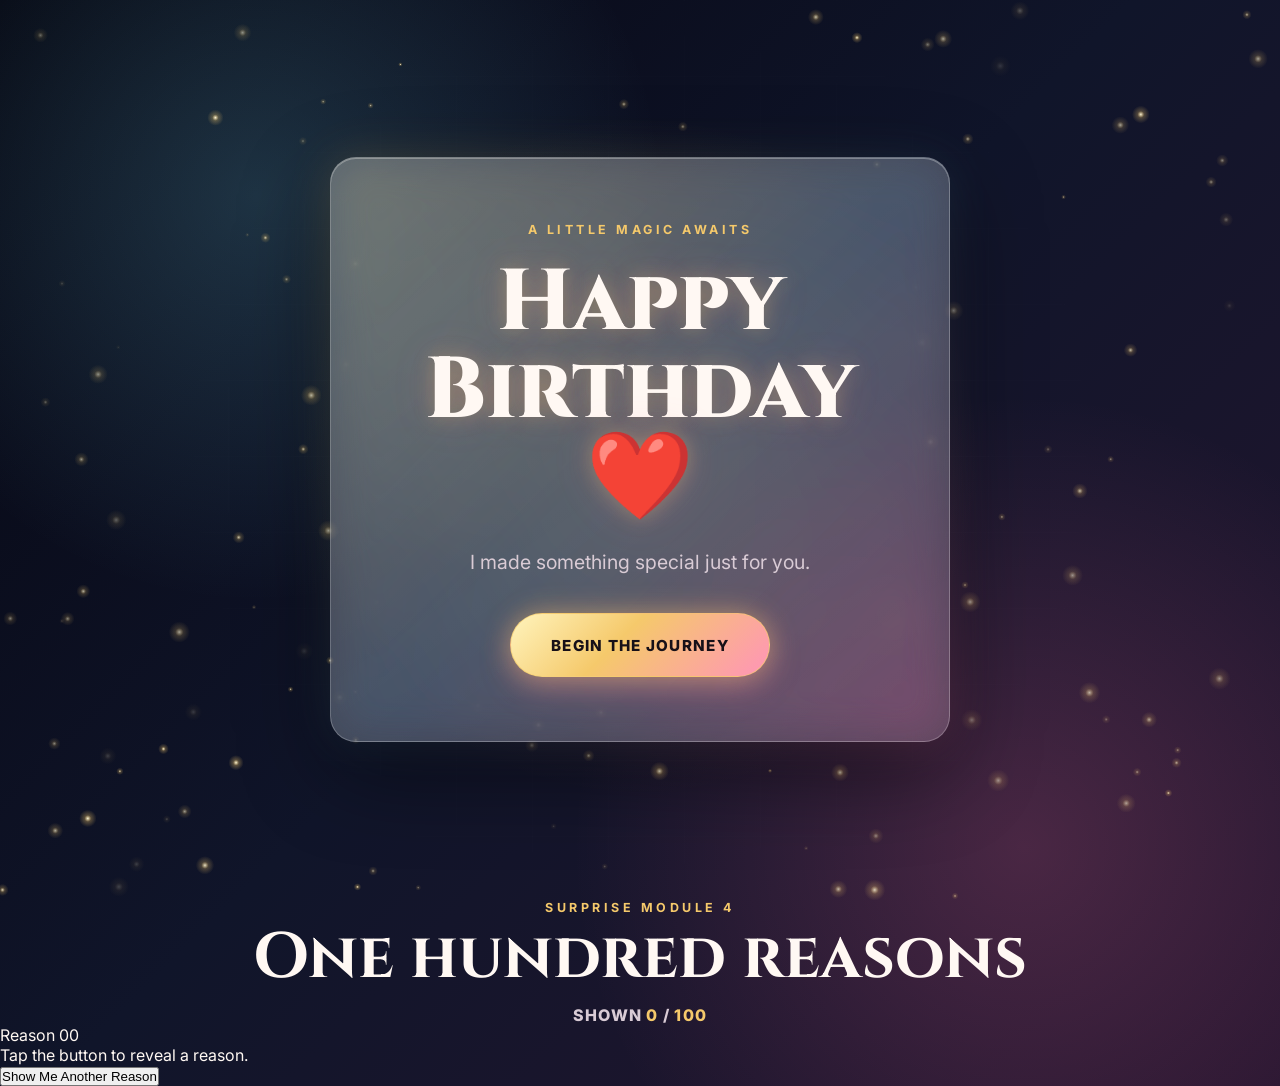
==== index.html @ 2b2345d5 "Initial commit" ====
<!DOCTYPE html>
<html lang="en">
<head>
    <meta charset="UTF-8">
    <meta name="viewport" content="width=device-width, initial-scale=1.0">
    <meta name="description" content="A premium birthday landing page.">
    <title>Happy Birthday</title>
    <link rel="preconnect" href="https://fonts.googleapis.com">
    <link rel="preconnect" href="https://fonts.gstatic.com" crossorigin>
    <link href="https://fonts.googleapis.com/css2?family=Cinzel:wght@600;700;800&family=Inter:wght@400;500;600;700&display=swap" rel="stylesheet">
    <link rel="stylesheet" href="css/style.css">
</head>
<body>
    <canvas id="stars-canvas" aria-hidden="true"></canvas>

    <main class="landing-page">
        <section class="welcome-card" aria-labelledby="birthday-title">
            <p class="eyebrow">A little magic awaits</p>
            <h1 id="birthday-title">Happy Birthday <span aria-hidden="true">&#10084;&#65039;</span></h1>
            <p class="subtitle">I made something special just for you.</p>
            <button class="journey-button" type="button">Begin the Journey</button>
        </section>
    </main>

    <section class="loading-screen" aria-live="polite" aria-hidden="true">
        <div class="loader-particles" aria-hidden="true"></div>
        <div class="heart-field" aria-hidden="true">
            <span class="heart heart-1">&#9825;</span>
            <span class="heart heart-2">&#9825;</span>
            <span class="heart heart-3">&#9825;</span>
            <span class="heart heart-4">&#9825;</span>
            <span class="heart heart-5">&#9825;</span>
            <span class="heart heart-6">&#9825;</span>
        </div>
        <div class="loading-card">
            <p class="loading-text">Preparing your surprises...</p>
            <div class="loading-bar" role="progressbar" aria-label="Preparing your surprises" aria-valuemin="0" aria-valuemax="100">
                <span class="loading-progress"></span>
            </div>
        </div>
    </section>

    <section id="next-section" class="next-section" aria-hidden="true">
        <div class="countdown-module" data-countdown-module>
            <div class="countdown-content">
                <p class="eyebrow">The journey begins</p>
                <h2>Counting down to your day</h2>
                <div class="countdown-grid" aria-label="Birthday countdown">
                    <article class="count-card">
                        <span class="count-value" data-count-value="days">00</span>
                        <span class="count-label">Days</span>
                    </article>
                    <article class="count-card">
                        <span class="count-value" data-count-value="hours">00</span>
                        <span class="count-label">Hours</span>
                    </article>
                    <article class="count-card">
                        <span class="count-value" data-count-value="minutes">00</span>
                        <span class="count-label">Minutes</span>
                    </article>
                    <article class="count-card">
                        <span class="count-value" data-count-value="seconds">00</span>
                        <span class="count-label">Seconds</span>
                    </article>
                </div>
            </div>

            <div class="celebration-content" aria-hidden="true">
                <canvas id="celebration-canvas" aria-hidden="true"></canvas>
                <div class="celebration-sparkles" aria-hidden="true"></div>
                <div class="balloon-field" aria-hidden="true">
                    <span class="balloon balloon-1"></span>
                    <span class="balloon balloon-2"></span>
                    <span class="balloon balloon-3"></span>
                    <span class="balloon balloon-4"></span>
                    <span class="balloon balloon-5"></span>
                </div>
                <p class="eyebrow">It is time</p>
                <h2>Happy Birthday <span aria-hidden="true">&#10084;&#65039;</span></h2>
                <p class="celebration-copy">The countdown is over. Let the celebration begin.</p>
                <button class="surprise-entry-button" type="button" data-open-surprise-one>Open Surprise 1</button>
            </div>
        </div>
    </section>

    <section id="surprise-one" class="surprise-one" aria-hidden="true">
        <div class="surprise-shell">
            <div class="surprise-header">
                <p class="eyebrow">Surprise Module 1</p>
                <h2>Open every little letter</h2>
                <p class="surprise-progress" aria-live="polite">Opened <span data-opened-count>0</span> / <span data-total-count>8</span></p>
            </div>

            <div class="envelope-stage" data-envelope-stage aria-label="Birthday message envelopes"></div>

            <button class="next-surprise-button" type="button" disabled data-next-surprise>
                Next Surprise
            </button>
        </div>
    </section>

    <section id="surprise-two" class="surprise-two" aria-hidden="true">
        <div class="gift-shell">
            <div class="surprise-header">
                <p class="eyebrow">Surprise Module 2</p>
                <h2>Unwrap the magic boxes</h2>
                <p class="surprise-progress" aria-live="polite">Opened <span data-gift-opened-count>0</span> / <span data-gift-total-count>6</span></p>
            </div>

            <div class="gift-grid" data-gift-stage aria-label="Premium birthday gift boxes"></div>

            <button class="next-module-button" type="button" disabled data-next-module>
                Next Module
            </button>
        </div>
    </section>

    <section id="surprise-three" class="surprise-three" aria-hidden="true">
        <div class="sky-shell">
            <div class="surprise-header">
                <p class="eyebrow">Surprise Module 3</p>
                <h2>Collect wishes from the night sky</h2>
                <p class="surprise-progress" aria-live="polite">Collected <span data-star-collected-count>0</span> / <span data-star-total-count>40</span></p>
            </div>

            <div class="interactive-sky" data-star-stage aria-label="Interactive night sky"></div>

            <button class="next-star-module-button" type="button" disabled data-next-star-module>
                Next Module
            </button>
        </div>

        <div class="star-popup" data-star-popup aria-hidden="true" role="dialog" aria-modal="false" aria-labelledby="star-popup-title">
            <div class="star-popup-card">
                <button class="star-popup-close" type="button" aria-label="Close star message" data-star-popup-close>&times;</button>
                <p class="eyebrow" id="star-popup-title">Collected star</p>
                <p class="star-popup-text" data-star-popup-text></p>
            </div>
        </div>
    </section>

    <section id="surprise-four" class="surprise-four" aria-hidden="true">
        <div class="reason-shell">
            <div class="surprise-header">
                <p class="eyebrow">Surprise Module 4</p>
                <h2>One hundred reasons</h2>
                <p class="surprise-progress" aria-live="polite">Shown <span data-reason-shown-count>0</span> / <span data-reason-total-count>100</span></p>
            </div>

            <article class="reason-card" data-reason-card aria-live="polite">
                <p class="reason-number" data-reason-number>Reason 00</p>
                <p class="reason-text" data-reason-text>Tap the button to reveal a reason.</p>
            </article>

            <button class="reason-button" type="button" data-show-reason>
                Show Me Another Reason
            </button>
        </div>
    </section>

    <script src="js/app.js" defer></script>
</body>
</html>
---- css/style.css ----
:root {
    --bg-deep: #050611;
    --bg-mid: #10152a;
    --bg-plum: #25152f;
    --text: #fff8f3;
    --muted: #d9cbd5;
    --gold: #f5c96b;
    --rose: #ff6f9f;
    --cyan: #7ee7ff;
    --glass: rgba(255, 255, 255, 0.11);
    --glass-border: rgba(255, 255, 255, 0.24);
    --shadow: rgba(0, 0, 0, 0.48);
    --font-heading: 'Cinzel', Georgia, serif;
    --font-body: 'Inter', system-ui, -apple-system, BlinkMacSystemFont, sans-serif;
}

*,
*::before,
*::after {
    box-sizing: border-box;
    margin: 0;
    padding: 0;
}

html,
body {
    width: 100%;
    min-height: 100%;
}

body {
    min-height: 100vh;
    overflow: hidden;
    color: var(--text);
    font-family: var(--font-body);
    background:
        radial-gradient(circle at 20% 18%, rgba(126, 231, 255, 0.18), transparent 30%),
        radial-gradient(circle at 80% 78%, rgba(255, 111, 159, 0.2), transparent 34%),
        radial-gradient(circle at 50% 42%, rgba(245, 201, 107, 0.12), transparent 38%),
        linear-gradient(135deg, var(--bg-deep) 0%, var(--bg-mid) 48%, var(--bg-plum) 100%);
}

body::before {
    content: '';
    position: fixed;
    inset: 0;
    pointer-events: none;
    background:
        linear-gradient(rgba(255, 255, 255, 0.025) 1px, transparent 1px),
        linear-gradient(90deg, rgba(255, 255, 255, 0.018) 1px, transparent 1px);
    background-size: 76px 76px;
    mask-image: radial-gradient(circle at center, black 0%, transparent 76%);
}

#stars-canvas {
    position: fixed;
    inset: 0;
    width: 100%;
    height: 100%;
    display: block;
}

.landing-page {
    position: relative;
    z-index: 1;
    width: 100%;
    min-height: 100vh;
    display: grid;
    place-items: center;
    padding: 1.5rem;
    opacity: 1;
    transform: scale(1);
    transition: opacity 650ms ease, transform 650ms ease, visibility 650ms ease;
}

.landing-page.is-hidden {
    opacity: 0;
    visibility: hidden;
    transform: scale(0.97);
    pointer-events: none;
}

.welcome-card {
    position: relative;
    width: min(92vw, 620px);
    min-height: 390px;
    display: flex;
    flex-direction: column;
    align-items: center;
    justify-content: center;
    gap: 1.35rem;
    padding: clamp(2rem, 6vw, 4rem);
    text-align: center;
    border: 1px solid var(--glass-border);
    border-radius: 26px;
    background:
        linear-gradient(145deg, rgba(255, 255, 255, 0.18), rgba(255, 255, 255, 0.07)),
        var(--glass);
    box-shadow:
        0 28px 90px var(--shadow),
        inset 0 1px 0 rgba(255, 255, 255, 0.3);
    backdrop-filter: blur(22px) saturate(130%);
    -webkit-backdrop-filter: blur(22px) saturate(130%);
    animation: fadeIn 1.1s ease-out both, floatCard 6s ease-in-out 1.1s infinite;
}

.welcome-card::before {
    content: '';
    position: absolute;
    inset: -1px;
    z-index: -1;
    border-radius: inherit;
    background: linear-gradient(135deg, rgba(245, 201, 107, 0.45), rgba(126, 231, 255, 0.2), rgba(255, 111, 159, 0.4));
    filter: blur(22px);
    opacity: 0.42;
    animation: glowPulse 3.6s ease-in-out infinite;
}

.eyebrow {
    color: var(--gold);
    font-size: 0.78rem;
    font-weight: 700;
    letter-spacing: 0.22rem;
    text-transform: uppercase;
    animation: fadeInUp 0.9s ease-out 0.18s both;
}

h1 {
    max-width: 12ch;
    font-family: var(--font-heading);
    font-size: clamp(2.55rem, 8vw, 5.4rem);
    font-weight: 800;
    line-height: 1.02;
    text-shadow:
        0 0 20px rgba(245, 201, 107, 0.3),
        0 0 42px rgba(255, 111, 159, 0.2);
    animation: fadeInUp 0.9s ease-out 0.34s both;
}

.subtitle {
    max-width: 30rem;
    color: var(--muted);
    font-size: clamp(1rem, 3vw, 1.22rem);
    line-height: 1.75;
    animation: fadeInUp 0.9s ease-out 0.5s both;
}

.journey-button {
    position: relative;
    min-width: min(100%, 260px);
    min-height: 64px;
    margin-top: 0.8rem;
    padding: 0 1.8rem;
    overflow: hidden;
    border: 1px solid rgba(245, 201, 107, 0.7);
    border-radius: 999px;
    color: #171018;
    cursor: pointer;
    font: 800 0.95rem var(--font-body);
    letter-spacing: 0.08rem;
    text-transform: uppercase;
    background: linear-gradient(135deg, #fff4bd, var(--gold) 42%, #ff94b8 100%);
    box-shadow:
        0 0 28px rgba(245, 201, 107, 0.48),
        0 12px 32px rgba(255, 111, 159, 0.28);
    transition: transform 220ms ease, box-shadow 220ms ease, filter 220ms ease;
    animation: fadeInUp 0.9s ease-out 0.68s both, buttonGlow 2.4s ease-in-out 1.1s infinite;
}

.journey-button::after {
    content: '';
    position: absolute;
    inset: 0;
    transform: translateX(-120%) skewX(-18deg);
    background: linear-gradient(90deg, transparent, rgba(255, 255, 255, 0.66), transparent);
    transition: transform 620ms ease;
}

.journey-button:hover {
    transform: translateY(-4px) scale(1.03);
    filter: saturate(116%);
    box-shadow:
        0 0 38px rgba(245, 201, 107, 0.72),
        0 18px 42px rgba(255, 111, 159, 0.38);
}

.journey-button:hover::after {
    transform: translateX(120%) skewX(-18deg);
}

.journey-button:active {
    transform: translateY(-1px) scale(0.99);
}

.journey-button.is-clicked {
    transform: translateY(-1px) scale(0.97);
}

.journey-button:focus-visible {
    outline: 3px solid rgba(126, 231, 255, 0.8);
    outline-offset: 5px;
}

.surprise-entry-button,
.next-surprise-button,
.next-module-button,
.next-star-module-button {
    position: relative;
    z-index: 3;
    min-width: 210px;
    min-height: 56px;
    margin-top: 1.4rem;
    padding: 0 1.5rem;
    border: 1px solid rgba(245, 201, 107, 0.7);
    border-radius: 999px;
    color: #171018;
    cursor: pointer;
    font: 800 0.86rem var(--font-body);
    letter-spacing: 0.08rem;
    text-transform: uppercase;
    background: linear-gradient(135deg, #fff4bd, var(--gold) 45%, #ff94b8 100%);
    box-shadow: 0 0 28px rgba(245, 201, 107, 0.42);
    transition: transform 220ms ease, box-shadow 220ms ease, opacity 220ms ease;
}

.surprise-entry-button:hover,
.next-surprise-button:not(:disabled):hover,
.next-module-button:not(:disabled):hover,
.next-star-module-button:not(:disabled):hover {
    transform: translateY(-3px) scale(1.03);
    box-shadow: 0 0 42px rgba(245, 201, 107, 0.68);
}

.next-surprise-button:disabled,
.next-module-button:disabled,
.next-star-module-button:disabled {
    cursor: not-allowed;
    opacity: 0.38;
    filter: grayscale(0.55);
    box-shadow: none;
}

.next-surprise-button.is-unlocked,
.next-module-button.is-unlocked,
.next-star-module-button.is-unlocked {
    opacity: 1;
    filter: none;
    animation: buttonGlow 2.4s ease-in-out infinite;
}

.loading-screen,
.next-section,
.surprise-one,
.surprise-two,
.surprise-three {
    position: fixed;
    inset: 0;
    display: grid;
    place-items: center;
    padding: 1.5rem;
    opacity: 0;
    visibility: hidden;
    pointer-events: none;
    transition: opacity 700ms ease, visibility 700ms ease, transform 700ms ease;
}

.loading-screen {
    z-index: 3;
    overflow: hidden;
    transform: scale(1.03);
    background:
        radial-gradient(circle at 30% 25%, rgba(255, 111, 159, 0.18), transparent 26%),
        radial-gradient(circle at 72% 72%, rgba(126, 231, 255, 0.16), transparent 32%),
        rgba(5, 6, 17, 0.78);
    backdrop-filter: blur(12px);
    -webkit-backdrop-filter: blur(12px);
}

.loading-screen.is-active {
    opacity: 1;
    visibility: visible;
    pointer-events: auto;
    transform: scale(1);
}

.loading-screen.is-leaving {
    opacity: 0;
    transform: scale(0.98);
}

.loading-card {
    position: relative;
    z-index: 2;
    width: min(88vw, 480px);
    padding: 2.25rem;
    border: 1px solid rgba(255, 255, 255, 0.2);
    border-radius: 24px;
    text-align: center;
    background: rgba(255, 255, 255, 0.1);
    box-shadow: 0 28px 90px rgba(0, 0, 0, 0.34);
    backdrop-filter: blur(20px) saturate(130%);
    -webkit-backdrop-filter: blur(20px) saturate(130%);
    animation: floatCard 5.5s ease-in-out infinite;
}

.loading-text {
    color: var(--text);
    font-size: clamp(1.08rem, 4vw, 1.45rem);
    font-weight: 700;
    letter-spacing: 0.03rem;
    margin-bottom: 1.35rem;
    text-shadow: 0 0 20px rgba(245, 201, 107, 0.24);
}

.loading-bar {
    width: 100%;
    height: 14px;
    overflow: hidden;
    border-radius: 999px;
    border: 1px solid rgba(255, 255, 255, 0.18);
    background: rgba(255, 255, 255, 0.1);
    box-shadow: inset 0 0 18px rgba(0, 0, 0, 0.28);
}

.loading-progress {
    display: block;
    width: 0%;
    height: 100%;
    border-radius: inherit;
    background: linear-gradient(90deg, var(--rose), var(--gold), var(--cyan));
    box-shadow: 0 0 26px rgba(245, 201, 107, 0.65);
}

.loading-screen.is-active .loading-progress {
    animation: fillLoading 4s linear forwards, loadingShimmer 1.2s linear infinite;
}

.heart-field,
.loader-particles {
    position: absolute;
    inset: 0;
    pointer-events: none;
}

.heart {
    position: absolute;
    color: rgba(255, 148, 184, 0.78);
    font-size: clamp(1.6rem, 4vw, 3.1rem);
    text-shadow: 0 0 24px rgba(255, 111, 159, 0.5);
    animation: floatHeart 4.8s ease-in-out infinite;
}

.heart-1 { left: 12%; top: 72%; animation-delay: 0s; }
.heart-2 { left: 22%; top: 18%; animation-delay: 0.7s; }
.heart-3 { left: 78%; top: 24%; animation-delay: 1.3s; }
.heart-4 { left: 86%; top: 70%; animation-delay: 0.35s; }
.heart-5 { left: 48%; top: 12%; animation-delay: 1.8s; }
.heart-6 { left: 38%; top: 82%; animation-delay: 1.05s; }

.loader-particles::before,
.loader-particles::after {
    content: '';
    position: absolute;
    inset: -12%;
    background-image:
        radial-gradient(circle, rgba(255, 255, 255, 0.56) 0 1px, transparent 2px),
        radial-gradient(circle, rgba(245, 201, 107, 0.38) 0 1px, transparent 2px),
        radial-gradient(circle, rgba(126, 231, 255, 0.34) 0 1px, transparent 2px);
    background-size: 82px 82px, 118px 118px, 156px 156px;
    animation: particleDrift 9s linear infinite;
}

.loader-particles::after {
    filter: blur(2px);
    opacity: 0.58;
    animation-duration: 13s;
    animation-direction: reverse;
}

.next-section {
    z-index: 2;
    transform: translateY(24px);
}

.next-section.is-active {
    opacity: 1;
    visibility: visible;
    pointer-events: auto;
    transform: translateY(0);
}

.surprise-one {
    z-index: 4;
    overflow: hidden;
    transform: translateY(28px) scale(1.02);
    background:
        radial-gradient(circle at 22% 20%, rgba(255, 111, 159, 0.24), transparent 30%),
        radial-gradient(circle at 80% 78%, rgba(126, 231, 255, 0.18), transparent 34%),
        linear-gradient(135deg, rgba(5, 6, 17, 0.96), rgba(28, 16, 42, 0.94));
}

.surprise-two {
    z-index: 5;
    overflow: hidden;
    transform: translateY(28px) scale(1.02);
    background:
        radial-gradient(circle at 20% 20%, rgba(245, 201, 107, 0.2), transparent 30%),
        radial-gradient(circle at 84% 72%, rgba(255, 111, 159, 0.2), transparent 36%),
        linear-gradient(135deg, rgba(5, 6, 17, 0.97), rgba(16, 28, 47, 0.94));
}

.surprise-three {
    z-index: 6;
    overflow: hidden;
    transform: translateY(28px) scale(1.02);
    background:
        radial-gradient(circle at 18% 22%, rgba(126, 231, 255, 0.16), transparent 32%),
        radial-gradient(circle at 82% 18%, rgba(245, 201, 107, 0.12), transparent 26%),
        linear-gradient(145deg, #02030d 0%, #090f24 52%, #17102a 100%);
}

.surprise-one.is-active,
.surprise-two.is-active,
.surprise-three.is-active {
    opacity: 1;
    visibility: visible;
    pointer-events: auto;
    transform: translateY(0) scale(1);
}

.surprise-shell,
.gift-shell,
.sky-shell {
    width: min(96vw, 1120px);
    min-height: min(88vh, 760px);
    display: grid;
    grid-template-rows: auto 1fr auto;
    gap: clamp(1rem, 2.6vw, 1.8rem);
    padding: clamp(1.2rem, 3vw, 2rem);
    border: 1px solid var(--glass-border);
    border-radius: 28px;
    background: rgba(255, 255, 255, 0.09);
    box-shadow: 0 28px 90px rgba(0, 0, 0, 0.4);
    backdrop-filter: blur(20px) saturate(130%);
    -webkit-backdrop-filter: blur(20px) saturate(130%);
}

.sky-shell {
    position: relative;
    overflow: hidden;
}

.surprise-header {
    text-align: center;
}

.surprise-header h2 {
    margin-top: 0.65rem;
    font-family: var(--font-heading);
    font-size: clamp(2rem, 5vw, 4.1rem);
    line-height: 1.05;
}

.surprise-progress {
    margin-top: 0.8rem;
    color: var(--muted);
    font-weight: 800;
    letter-spacing: 0.08rem;
    text-transform: uppercase;
}

.surprise-progress span {
    color: var(--gold);
}

.envelope-stage {
    position: relative;
    min-height: 430px;
    overflow: hidden;
}

.envelope-card {
    position: absolute;
    width: clamp(140px, 17vw, 190px);
    height: clamp(104px, 12vw, 138px);
    border: 0;
    background: transparent;
    cursor: pointer;
    perspective: 900px;
    transform: translate(-50%, -50%);
    animation: envelopeFloat 5.6s ease-in-out infinite;
}

.envelope-card:nth-child(1) { left: 13%; top: 25%; animation-delay: 0s; }
.envelope-card:nth-child(2) { left: 36%; top: 22%; animation-delay: 0.45s; }
.envelope-card:nth-child(3) { left: 62%; top: 24%; animation-delay: 0.9s; }
.envelope-card:nth-child(4) { left: 86%; top: 28%; animation-delay: 1.35s; }
.envelope-card:nth-child(5) { left: 19%; top: 70%; animation-delay: 1.8s; }
.envelope-card:nth-child(6) { left: 43%; top: 72%; animation-delay: 2.25s; }
.envelope-card:nth-child(7) { left: 67%; top: 70%; animation-delay: 2.7s; }
.envelope-card:nth-child(8) { left: 88%; top: 73%; animation-delay: 3.15s; }

.envelope {
    position: absolute;
    inset: 0;
    filter: drop-shadow(0 18px 30px rgba(0, 0, 0, 0.28));
    transition: transform 320ms ease;
}

.envelope-body {
    position: absolute;
    inset: 24% 0 0;
    border-radius: 0 0 14px 14px;
    background: linear-gradient(145deg, #fff5da, #f3c979 58%, #bd7e34 100%);
    overflow: hidden;
}

.envelope-body::before,
.envelope-body::after {
    content: '';
    position: absolute;
    bottom: 0;
    width: 54%;
    height: 100%;
    background: linear-gradient(145deg, rgba(255, 255, 255, 0.45), rgba(245, 201, 107, 0.24));
}

.envelope-body::before {
    left: 0;
    clip-path: polygon(0 0, 100% 52%, 0 100%);
}

.envelope-body::after {
    right: 0;
    clip-path: polygon(100% 0, 0 52%, 100% 100%);
}

.envelope-flap {
    position: absolute;
    inset: 0;
    height: 58%;
    transform-origin: top center;
    clip-path: polygon(0 0, 100% 0, 50% 100%);
    border-radius: 12px 12px 0 0;
    background: linear-gradient(160deg, #ffe9a8, #f1b957 64%, #b8742f 100%);
    z-index: 3;
    transition: transform 780ms cubic-bezier(0.2, 0.82, 0.2, 1), filter 780ms ease;
}

.envelope-letter {
    position: absolute;
    left: 8%;
    right: 8%;
    bottom: 12%;
    min-height: 82%;
    display: grid;
    place-items: center;
    padding: 1rem;
    border-radius: 12px;
    color: #3a2430;
    font: 700 clamp(0.78rem, 1.6vw, 0.95rem) / 1.45 var(--font-body);
    background: linear-gradient(180deg, #fffaf0, #ffe8f0);
    box-shadow: 0 12px 24px rgba(0, 0, 0, 0.18);
    transform: translateY(42%);
    opacity: 0;
    z-index: 2;
    transition: transform 760ms cubic-bezier(0.2, 0.82, 0.2, 1) 220ms, opacity 460ms ease 260ms;
}

.envelope-seal {
    position: absolute;
    left: 50%;
    top: 52%;
    z-index: 4;
    width: 28px;
    height: 28px;
    border-radius: 50%;
    background: radial-gradient(circle at 30% 30%, #ffc4d4, var(--rose));
    box-shadow: 0 0 18px rgba(255, 111, 159, 0.45);
    transform: translate(-50%, -50%);
    transition: opacity 260ms ease, transform 420ms ease;
}

.envelope-card:hover:not(.is-opened) .envelope {
    transform: translateY(-4px) rotate(1deg);
}

.envelope-card.is-opened {
    cursor: default;
    animation-play-state: paused;
}

.envelope-card.is-opened .envelope-flap {
    transform: rotateX(178deg);
    filter: brightness(1.08);
}

.envelope-card.is-opened .envelope-letter {
    opacity: 1;
    transform: translateY(-58%);
}

.envelope-card.is-opened .envelope-seal {
    opacity: 0;
    transform: translate(-50%, -50%) scale(0.4);
}

.envelope-card:disabled {
    pointer-events: none;
}

.gift-grid {
    display: grid;
    grid-template-columns: repeat(3, minmax(0, 1fr));
    gap: clamp(1rem, 2vw, 1.35rem);
    align-content: center;
}

.gift-card {
    position: relative;
    min-height: 280px;
    overflow: hidden;
    border-radius: 24px;
    border: 1px solid rgba(255, 255, 255, 0.18);
    background:
        linear-gradient(145deg, rgba(255, 255, 255, 0.16), rgba(255, 255, 255, 0.06)),
        rgba(255, 255, 255, 0.08);
    box-shadow: 0 22px 54px rgba(0, 0, 0, 0.28);
}

.gift-box-button {
    position: absolute;
    inset: 0;
    z-index: 2;
    display: grid;
    place-items: center;
    width: 100%;
    border: 0;
    background: transparent;
    cursor: pointer;
    transition: opacity 520ms ease, transform 720ms ease, visibility 520ms ease;
}

.gift-box {
    position: relative;
    width: min(48%, 138px);
    aspect-ratio: 1;
    filter: drop-shadow(0 24px 30px rgba(0, 0, 0, 0.28));
    animation: giftBounce 3.2s ease-in-out infinite;
}

.gift-body {
    position: absolute;
    inset: 32% 8% 8%;
    border-radius: 14px;
    background: linear-gradient(145deg, #ff8ab0, #d53672 62%, #8f1947);
    box-shadow: inset -14px -18px 24px rgba(0, 0, 0, 0.16);
}

.gift-lid {
    position: absolute;
    left: 2%;
    right: 2%;
    top: 22%;
    height: 24%;
    border-radius: 12px;
    background: linear-gradient(145deg, #ffc4d8, #ff6f9f 58%, #a91f55);
    transform-origin: 15% 100%;
    transition: transform 760ms cubic-bezier(0.19, 1, 0.22, 1);
}

.gift-ribbon {
    position: absolute;
    z-index: 2;
    background: linear-gradient(180deg, #fff7c9, var(--gold));
}

.gift-ribbon-vertical {
    top: 22%;
    bottom: 8%;
    left: 45%;
    width: 12%;
}

.gift-ribbon-horizontal {
    left: 8%;
    right: 8%;
    top: 52%;
    height: 11%;
}

.gift-bow {
    position: absolute;
    left: 50%;
    top: 12%;
    z-index: 3;
    width: 46%;
    height: 26%;
    transform: translateX(-50%);
}

.gift-bow::before,
.gift-bow::after {
    content: '';
    position: absolute;
    top: 8%;
    width: 46%;
    height: 78%;
    border-radius: 50% 50% 45% 45%;
    background: linear-gradient(145deg, #fff7c9, var(--gold));
}

.gift-bow::before {
    left: 0;
    transform: rotate(-28deg);
}

.gift-bow::after {
    right: 0;
    transform: rotate(28deg);
}

.gift-reveal {
    position: absolute;
    inset: 0;
    display: grid;
    grid-template-rows: auto auto 1fr auto auto;
    gap: 0.65rem;
    padding: 1rem;
    opacity: 0;
    transform: translateY(18px) scale(0.96);
    transition: opacity 620ms ease 320ms, transform 620ms ease 320ms;
}

.gift-reveal h3 {
    color: var(--gold);
    font-family: var(--font-heading);
    font-size: clamp(1.15rem, 2.2vw, 1.55rem);
    line-height: 1.1;
    text-align: center;
}

.gift-media-grid {
    display: grid;
    grid-template-columns: repeat(3, minmax(0, 1fr));
    gap: 0.45rem;
}

.gift-placeholder {
    min-height: 58px;
    display: grid;
    place-items: center;
    gap: 0.15rem;
    padding: 0.45rem;
    border-radius: 14px;
    border: 1px solid rgba(255, 255, 255, 0.16);
    color: var(--muted);
    font-size: 0.65rem;
    font-weight: 800;
    line-height: 1.15;
    text-align: center;
    background: rgba(255, 255, 255, 0.08);
}

.gift-placeholder-icon {
    width: 22px;
    height: 22px;
    border-radius: 7px;
    background: linear-gradient(145deg, var(--cyan), var(--rose));
    box-shadow: 0 0 16px rgba(126, 231, 255, 0.25);
}

.video-placeholder .gift-placeholder-icon {
    border-radius: 50%;
}

.voice-placeholder .gift-placeholder-icon {
    width: 12px;
    border-radius: 999px;
    background: linear-gradient(180deg, var(--gold), var(--rose));
}

.flower-animation {
    position: relative;
    width: 54px;
    height: 54px;
    margin: 0.15rem auto;
    animation: flowerSpin 6s linear infinite;
}

.flower-petal {
    position: absolute;
    left: 50%;
    top: 50%;
    width: 14px;
    height: 25px;
    border-radius: 999px 999px 12px 12px;
    background: linear-gradient(180deg, #ffd1df, var(--rose));
    transform-origin: 50% 100%;
}

.flower-petal:nth-child(1) { transform: translate(-50%, -100%) rotate(0deg); }
.flower-petal:nth-child(2) { transform: translate(-50%, -100%) rotate(45deg); }
.flower-petal:nth-child(3) { transform: translate(-50%, -100%) rotate(90deg); }
.flower-petal:nth-child(4) { transform: translate(-50%, -100%) rotate(135deg); }
.flower-petal:nth-child(5) { transform: translate(-50%, -100%) rotate(180deg); }
.flower-petal:nth-child(6) { transform: translate(-50%, -100%) rotate(225deg); }
.flower-petal:nth-child(7) { transform: translate(-50%, -100%) rotate(270deg); }
.flower-petal:nth-child(8) { transform: translate(-50%, -100%) rotate(315deg); }

.flower-center {
    position: absolute;
    left: 50%;
    top: 50%;
    width: 18px;
    height: 18px;
    border-radius: 50%;
    background: var(--gold);
    transform: translate(-50%, -50%);
    box-shadow: 0 0 18px rgba(245, 201, 107, 0.58);
}

.gift-wish {
    color: var(--text);
    font-size: clamp(0.78rem, 1.4vw, 0.92rem);
    font-weight: 700;
    line-height: 1.45;
    text-align: center;
}

.cute-animation {
    color: var(--rose);
    font-size: 1.8rem;
    line-height: 1;
    text-align: center;
    text-shadow: 0 0 18px rgba(255, 111, 159, 0.55);
    animation: cutePulse 1.7s ease-in-out infinite;
}

.gift-card.is-opened .gift-box-button {
    opacity: 0;
    visibility: hidden;
    transform: translateY(-44px) scale(0.84);
    pointer-events: none;
}

.gift-card.is-opened .gift-lid {
    transform: translate(-28px, -58px) rotate(-22deg);
}

.gift-card.is-opened .gift-reveal {
    opacity: 1;
    transform: translateY(0) scale(1);
}

.interactive-sky {
    position: relative;
    min-height: min(58vh, 520px);
    overflow: hidden;
    border-radius: 26px;
    border: 1px solid rgba(255, 255, 255, 0.16);
    background:
        radial-gradient(circle at 24% 28%, rgba(126, 231, 255, 0.12), transparent 24%),
        radial-gradient(circle at 78% 70%, rgba(255, 111, 159, 0.1), transparent 28%),
        linear-gradient(180deg, rgba(4, 8, 22, 0.92), rgba(13, 10, 34, 0.86));
    box-shadow: inset 0 0 80px rgba(126, 231, 255, 0.08);
}

.interactive-sky::before,
.interactive-sky::after {
    content: '';
    position: absolute;
    inset: -20%;
    pointer-events: none;
    background-image:
        radial-gradient(circle, rgba(255, 255, 255, 0.45) 0 1px, transparent 2px),
        radial-gradient(circle, rgba(245, 201, 107, 0.28) 0 1px, transparent 2px);
    background-size: 94px 94px, 148px 148px;
    animation: skyDrift 16s linear infinite;
}

.interactive-sky::after {
    opacity: 0.55;
    filter: blur(2px);
    animation-duration: 24s;
    animation-direction: reverse;
}

.sky-star {
    position: absolute;
    left: var(--star-left);
    top: var(--star-top);
    z-index: 2;
    width: calc(var(--star-size) * 2.4);
    height: calc(var(--star-size) * 2.4);
    border: 0;
    border-radius: 50%;
    background: transparent;
    cursor: pointer;
    transform: translate(-50%, -50%);
}

.sky-star-core {
    position: absolute;
    left: 50%;
    top: 50%;
    width: var(--star-size);
    height: var(--star-size);
    transform: translate(-50%, -50%) rotate(45deg);
    background: #fff9dc;
    box-shadow:
        0 0 14px rgba(255, 249, 220, 0.9),
        0 0 30px rgba(245, 201, 107, 0.6),
        0 0 52px rgba(126, 231, 255, 0.28);
    clip-path: polygon(50% 0, 62% 36%, 100% 50%, 62% 64%, 50% 100%, 38% 64%, 0 50%, 38% 36%);
    animation: starTwinkle var(--star-duration) ease-in-out var(--star-delay) infinite;
}

.sky-star:hover .sky-star-core {
    filter: brightness(1.35);
    transform: translate(-50%, -50%) rotate(45deg) scale(1.25);
}

.sky-star.is-collected {
    cursor: default;
    pointer-events: none;
}

.sky-star.is-collected .sky-star-core {
    animation: starCollected 560ms ease forwards;
}

.star-popup {
    position: fixed;
    inset: 0;
    z-index: 8;
    display: grid;
    place-items: center;
    padding: 1.25rem;
    opacity: 0;
    visibility: hidden;
    pointer-events: none;
    background: rgba(2, 3, 13, 0.38);
    transition: opacity 260ms ease, visibility 260ms ease;
}

.star-popup.is-active {
    opacity: 1;
    visibility: visible;
    pointer-events: auto;
}

.star-popup-card {
    position: relative;
    width: min(90vw, 460px);
    padding: 2rem;
    border-radius: 24px;
    border: 1px solid var(--glass-border);
    text-align: center;
    background: rgba(255, 255, 255, 0.12);
    box-shadow: 0 28px 90px rgba(0, 0, 0, 0.42);
    backdrop-filter: blur(20px) saturate(130%);
    -webkit-backdrop-filter: blur(20px) saturate(130%);
    transform: translateY(14px) scale(0.96);
    transition: transform 300ms ease;
}

.star-popup.is-active .star-popup-card {
    transform: translateY(0) scale(1);
}

.star-popup-close {
    position: absolute;
    top: 0.8rem;
    right: 0.8rem;
    width: 36px;
    height: 36px;
    border: 1px solid rgba(255, 255, 255, 0.16);
    border-radius: 50%;
    color: var(--text);
    cursor: pointer;
    font-size: 1.35rem;
    line-height: 1;
    background: rgba(255, 255, 255, 0.1);
}

.star-popup-text {
    color: var(--text);
    font-size: clamp(1rem, 3vw, 1.22rem);
    font-weight: 700;
    line-height: 1.7;
}

.countdown-module {
    position: relative;
    width: min(94vw, 920px);
    min-height: min(78vh, 620px);
    display: grid;
    place-items: center;
    overflow: hidden;
}

.countdown-content,
.celebration-content {
    position: absolute;
    inset: 0;
    display: flex;
    flex-direction: column;
    align-items: center;
    justify-content: center;
    padding: clamp(1.5rem, 5vw, 3.5rem);
    border-radius: 24px;
    border: 1px solid var(--glass-border);
    text-align: center;
    background: rgba(255, 255, 255, 0.1);
    box-shadow: 0 28px 90px var(--shadow);
    backdrop-filter: blur(20px);
    -webkit-backdrop-filter: blur(20px);
    transition: opacity 700ms ease, transform 700ms ease, visibility 700ms ease;
    animation: fadeInUp 800ms ease both;
}

.countdown-content h2,
.celebration-content h2 {
    margin-top: 0.8rem;
    font-family: var(--font-heading);
    font-size: clamp(2rem, 6vw, 4.4rem);
    line-height: 1.05;
}

.countdown-grid {
    width: 100%;
    display: grid;
    grid-template-columns: repeat(4, minmax(0, 1fr));
    gap: clamp(0.8rem, 2vw, 1.25rem);
    margin-top: clamp(1.5rem, 4vw, 2.5rem);
}

.count-card {
    position: relative;
    min-height: 150px;
    display: flex;
    flex-direction: column;
    align-items: center;
    justify-content: center;
    gap: 0.45rem;
    overflow: hidden;
    border-radius: 22px;
    border: 1px solid rgba(255, 255, 255, 0.18);
    background:
        linear-gradient(145deg, rgba(255, 255, 255, 0.18), rgba(255, 255, 255, 0.07)),
        rgba(255, 255, 255, 0.08);
    box-shadow:
        0 18px 48px rgba(0, 0, 0, 0.24),
        inset 0 1px 0 rgba(255, 255, 255, 0.22);
    transform: translateY(0);
    animation: floatCard 5.8s ease-in-out infinite;
}

.count-card:nth-child(2) { animation-delay: 0.25s; }
.count-card:nth-child(3) { animation-delay: 0.5s; }
.count-card:nth-child(4) { animation-delay: 0.75s; }

.count-card::before {
    content: '';
    position: absolute;
    inset: -40%;
    background: radial-gradient(circle, rgba(245, 201, 107, 0.26), transparent 42%);
    opacity: 0.7;
    animation: glowPulse 3.4s ease-in-out infinite;
}

.count-value,
.count-label {
    position: relative;
    z-index: 1;
}

.count-value {
    font-family: var(--font-heading);
    font-size: clamp(2.2rem, 7vw, 4.4rem);
    font-weight: 800;
    line-height: 1;
    color: var(--text);
    text-shadow:
        0 0 22px rgba(245, 201, 107, 0.4),
        0 0 42px rgba(255, 111, 159, 0.22);
}

.count-value.is-changing {
    animation: countPop 360ms ease;
}

.count-label {
    color: var(--muted);
    font-size: 0.78rem;
    font-weight: 800;
    letter-spacing: 0.14rem;
    text-transform: uppercase;
}

.celebration-content {
    opacity: 0;
    visibility: hidden;
    transform: scale(0.96) translateY(18px);
}

.countdown-module.is-celebrating .countdown-content {
    opacity: 0;
    visibility: hidden;
    transform: scale(0.96) translateY(-18px);
}

.countdown-module.is-celebrating .celebration-content {
    opacity: 1;
    visibility: visible;
    transform: scale(1) translateY(0);
}

.countdown-module.is-celebrating {
    width: 100vw;
    min-height: 100vh;
}

.countdown-module.is-celebrating .celebration-content {
    border-radius: 0;
    border: 0;
    background:
        radial-gradient(circle at 20% 18%, rgba(255, 111, 159, 0.28), transparent 26%),
        radial-gradient(circle at 82% 24%, rgba(126, 231, 255, 0.22), transparent 30%),
        radial-gradient(circle at 50% 74%, rgba(245, 201, 107, 0.22), transparent 36%),
        rgba(5, 6, 17, 0.72);
    animation: celebrationBg 7s ease-in-out infinite alternate;
}

.celebration-content > .eyebrow,
.celebration-content h2,
.celebration-copy {
    position: relative;
    z-index: 3;
}

.celebration-content h2 {
    max-width: 12ch;
    color: var(--text);
    font-size: clamp(3rem, 10vw, 8rem);
    text-shadow:
        0 0 18px rgba(245, 201, 107, 0.55),
        0 0 52px rgba(255, 111, 159, 0.38),
        0 0 90px rgba(126, 231, 255, 0.18);
    animation: birthdayGlow 2.8s ease-in-out infinite;
}

.celebration-copy {
    max-width: 34rem;
    margin-top: 1rem;
    color: var(--muted);
    font-size: clamp(1rem, 3vw, 1.2rem);
    line-height: 1.7;
}

#celebration-canvas {
    position: absolute;
    inset: 0;
    z-index: 1;
    width: 100%;
    height: 100%;
    pointer-events: none;
}

.celebration-sparkles {
    position: absolute;
    inset: 0;
    z-index: 2;
    pointer-events: none;
    background-image:
        radial-gradient(circle, rgba(245, 201, 107, 0.85) 0 2px, transparent 3px),
        radial-gradient(circle, rgba(255, 111, 159, 0.72) 0 2px, transparent 3px),
        radial-gradient(circle, rgba(126, 231, 255, 0.72) 0 2px, transparent 3px);
    background-size: 86px 86px, 124px 124px, 168px 168px;
    animation: celebrationDrift 5s linear infinite;
}

.balloon-field {
    position: absolute;
    inset: 0;
    z-index: 2;
    overflow: hidden;
    pointer-events: none;
}

.balloon {
    position: absolute;
    bottom: -18vh;
    width: clamp(44px, 7vw, 82px);
    aspect-ratio: 0.78;
    border-radius: 50% 50% 46% 46%;
    background: linear-gradient(145deg, rgba(255, 255, 255, 0.72), var(--rose) 34%, #b93066 100%);
    box-shadow:
        inset -12px -18px 28px rgba(0, 0, 0, 0.18),
        inset 10px 12px 18px rgba(255, 255, 255, 0.32),
        0 18px 46px rgba(0, 0, 0, 0.22);
    animation: balloonFloat 9s ease-in-out infinite;
}

.balloon::before {
    content: '';
    position: absolute;
    top: 15%;
    left: 24%;
    width: 24%;
    height: 18%;
    border-radius: 50%;
    background: rgba(255, 255, 255, 0.5);
    filter: blur(1px);
}

.balloon::after {
    content: '';
    position: absolute;
    left: 50%;
    top: 98%;
    width: 1px;
    height: clamp(70px, 13vh, 140px);
    background: linear-gradient(rgba(255, 255, 255, 0.7), transparent);
    transform: translateX(-50%);
}

.balloon-1 { left: 7%; animation-delay: 0s; }
.balloon-2 { left: 24%; width: clamp(36px, 6vw, 70px); background: linear-gradient(145deg, rgba(255, 255, 255, 0.74), var(--cyan) 34%, #248aa0 100%); animation-delay: 1.4s; }
.balloon-3 { left: 72%; background: linear-gradient(145deg, rgba(255, 255, 255, 0.72), var(--gold) 35%, #b77725 100%); animation-delay: 0.7s; }
.balloon-4 { left: 88%; width: clamp(38px, 6vw, 72px); animation-delay: 2.3s; }
.balloon-5 { left: 52%; background: linear-gradient(145deg, rgba(255, 255, 255, 0.72), #b69cff 34%, #654db3 100%); animation-delay: 3s; }

@keyframes fadeIn {
    from {
        opacity: 0;
        transform: translateY(20px) scale(0.96);
    }
    to {
        opacity: 1;
        transform: translateY(0) scale(1);
    }
}

@keyframes fadeInUp {
    from {
        opacity: 0;
        transform: translateY(18px);
    }
    to {
        opacity: 1;
        transform: translateY(0);
    }
}

@keyframes floatCard {
    0%,
    100% {
        transform: translateY(0);
    }
    50% {
        transform: translateY(-12px);
    }
}

@keyframes glowPulse {
    0%,
    100% {
        opacity: 0.34;
    }
    50% {
        opacity: 0.72;
    }
}

@keyframes buttonGlow {
    0%,
    100% {
        box-shadow:
            0 0 28px rgba(245, 201, 107, 0.48),
            0 12px 32px rgba(255, 111, 159, 0.28);
    }
    50% {
        box-shadow:
            0 0 46px rgba(245, 201, 107, 0.78),
            0 16px 44px rgba(255, 111, 159, 0.42);
    }
}

@keyframes fillLoading {
    from {
        width: 0%;
    }
    to {
        width: 100%;
    }
}

@keyframes loadingShimmer {
    0% {
        filter: brightness(1);
    }
    50% {
        filter: brightness(1.28);
    }
    100% {
        filter: brightness(1);
    }
}

@keyframes floatHeart {
    0%,
    100% {
        opacity: 0.35;
        transform: translate3d(0, 0, 0) scale(0.92) rotate(-8deg);
    }
    50% {
        opacity: 0.92;
        transform: translate3d(0, -34px, 0) scale(1.08) rotate(8deg);
    }
}

@keyframes particleDrift {
    from {
        transform: translate3d(0, 0, 0);
    }
    to {
        transform: translate3d(70px, -90px, 0);
    }
}

@keyframes countPop {
    0% {
        transform: translateY(8px) scale(0.92);
        opacity: 0.65;
    }
    100% {
        transform: translateY(0) scale(1);
        opacity: 1;
    }
}

@keyframes celebrationDrift {
    from {
        transform: translate3d(-20px, 24px, 0);
    }
    to {
        transform: translate3d(64px, -76px, 0);
    }
}

@keyframes celebrationBg {
    from {
        filter: saturate(1) brightness(1);
    }
    to {
        filter: saturate(1.22) brightness(1.08);
    }
}

@keyframes birthdayGlow {
    0%,
    100% {
        transform: translateY(0) scale(1);
        filter: brightness(1);
    }
    50% {
        transform: translateY(-8px) scale(1.02);
        filter: brightness(1.18);
    }
}

@keyframes balloonFloat {
    0% {
        transform: translate3d(0, 0, 0) rotate(-4deg);
        opacity: 0;
    }
    12% {
        opacity: 0.95;
    }
    50% {
        transform: translate3d(28px, -58vh, 0) rotate(5deg);
    }
    100% {
        transform: translate3d(-18px, -118vh, 0) rotate(-6deg);
        opacity: 0;
    }
}

@keyframes envelopeFloat {
    0%,
    100% {
        transform: translate(-50%, -50%) translateY(0) rotate(-1deg);
    }
    50% {
        transform: translate(-50%, -50%) translateY(-14px) rotate(1.5deg);
    }
}

@keyframes giftBounce {
    0%,
    100% {
        transform: translateY(0) rotate(-1deg);
    }
    50% {
        transform: translateY(-10px) rotate(1deg);
    }
}

@keyframes flowerSpin {
    from {
        transform: rotate(0deg) scale(0.9);
    }
    50% {
        transform: rotate(180deg) scale(1.08);
    }
    to {
        transform: rotate(360deg) scale(0.9);
    }
}

@keyframes cutePulse {
    0%,
    100% {
        transform: scale(1);
        opacity: 0.74;
    }
    50% {
        transform: scale(1.18);
        opacity: 1;
    }
}

@keyframes skyDrift {
    from {
        transform: translate3d(0, 0, 0);
    }
    to {
        transform: translate3d(90px, -70px, 0);
    }
}

@keyframes starTwinkle {
    0%,
    100% {
        opacity: 0.56;
        filter: brightness(0.92);
        transform: translate(-50%, -50%) rotate(45deg) scale(0.88);
    }
    50% {
        opacity: 1;
        filter: brightness(1.35);
        transform: translate(-50%, -50%) rotate(45deg) scale(1.18);
    }
}

@keyframes starCollected {
    0% {
        opacity: 1;
        transform: translate(-50%, -50%) rotate(45deg) scale(1.25);
    }
    100% {
        opacity: 0.22;
        filter: grayscale(1);
        transform: translate(-50%, -50%) rotate(45deg) scale(0.58);
    }
}

@media (max-width: 36rem) {
    body {
        overflow: hidden;
    }

    .landing-page {
        padding: 1rem;
    }

    .welcome-card {
        min-height: 370px;
        border-radius: 22px;
        gap: 1.1rem;
    }

    .journey-button {
        min-height: 58px;
        font-size: 0.82rem;
    }

    .loading-card {
        padding: 1.55rem;
        border-radius: 20px;
    }

    .loading-bar {
        height: 12px;
    }

    .countdown-module {
        min-height: min(82vh, 680px);
    }

    .countdown-grid {
        grid-template-columns: repeat(2, minmax(0, 1fr));
    }

    .count-card {
        min-height: 122px;
        border-radius: 18px;
    }

    .celebration-content h2 {
        font-size: clamp(3rem, 16vw, 5.6rem);
    }

    .balloon-2,
    .balloon-5 {
        display: none;
    }

    .surprise-shell {
        min-height: 90vh;
        border-radius: 22px;
    }

    .envelope-stage {
        min-height: 560px;
    }

    .envelope-card {
        width: min(38vw, 150px);
        height: min(28vw, 112px);
    }

    .envelope-card:nth-child(1) { left: 26%; top: 14%; }
    .envelope-card:nth-child(2) { left: 74%; top: 14%; }
    .envelope-card:nth-child(3) { left: 26%; top: 36%; }
    .envelope-card:nth-child(4) { left: 74%; top: 36%; }
    .envelope-card:nth-child(5) { left: 26%; top: 58%; }
    .envelope-card:nth-child(6) { left: 74%; top: 58%; }
    .envelope-card:nth-child(7) { left: 26%; top: 80%; }
    .envelope-card:nth-child(8) { left: 74%; top: 80%; }

    .next-surprise-button,
    .surprise-entry-button,
    .next-module-button,
    .next-star-module-button {
        min-width: min(100%, 210px);
        min-height: 52px;
        font-size: 0.78rem;
    }

    .gift-shell {
        min-height: 92vh;
        border-radius: 22px;
        overflow-y: auto;
    }

    .gift-grid {
        grid-template-columns: 1fr;
    }

    .gift-card {
        min-height: 330px;
    }

    .gift-media-grid {
        grid-template-columns: 1fr;
    }

    .sky-shell {
        min-height: 92vh;
        border-radius: 22px;
    }

    .interactive-sky {
        min-height: 56vh;
        border-radius: 20px;
    }

    .star-popup-card {
        padding: 1.5rem;
    }
}

@media (prefers-reduced-motion: reduce) {
    *,
    *::before,
    *::after {
        animation-duration: 1ms !important;
        animation-iteration-count: 1 !important;
        scroll-behavior: auto !important;
        transition-duration: 1ms !important;
    }
}
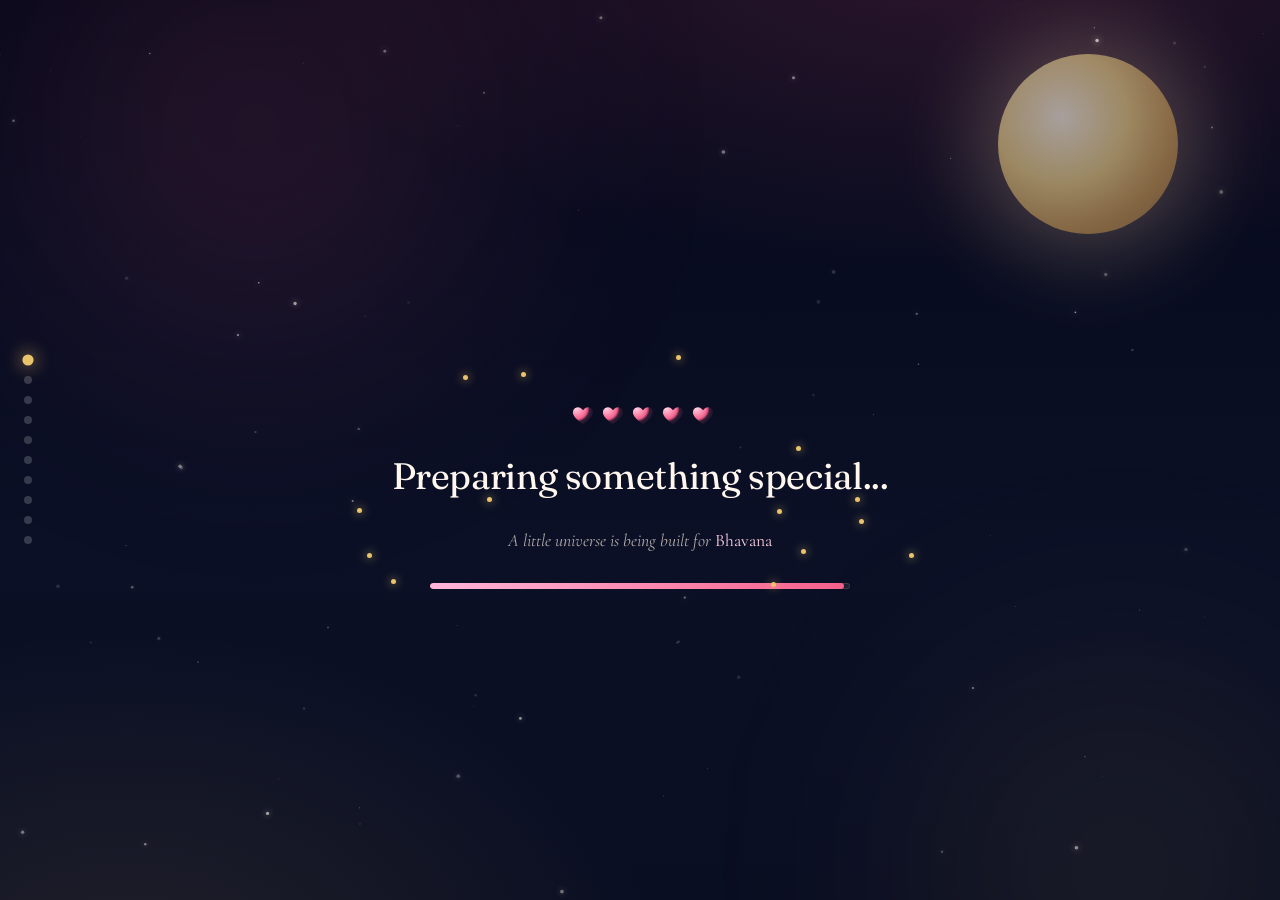
==== commit ab9d87e2: "Update interactive birthday website with responsive layout, gallery popup, and music. Co-authored-by" ====
--- a/index.html
+++ b/index.html
@@ -1,163 +1,261 @@
-<!DOCTYPE html>
+<!doctype html>
 <html lang="en">
+
 <head>
-    <meta charset="UTF-8">
-    <meta name="viewport" content="width=device-width, initial-scale=1.0">
-    <meta name="description" content="A premium birthday landing page.">
-    <title>Happy Birthday</title>
-    <link rel="preconnect" href="https://fonts.googleapis.com">
-    <link rel="preconnect" href="https://fonts.gstatic.com" crossorigin>
-    <link href="https://fonts.googleapis.com/css2?family=Cinzel:wght@600;700;800&family=Inter:wght@400;500;600;700&display=swap" rel="stylesheet">
-    <link rel="stylesheet" href="css/style.css">
+  <meta charset="utf-8" />
+  <meta name="viewport" content="width=device-width, initial-scale=1, viewport-fit=cover" />
+  <meta name="theme-color" content="#0B1026" />
+  <title>Happy Birthday, Bhavana ❤</title>
+  <meta name="description" content="A luxury, interactive birthday surprise crafted only for Bhavana." />
+  <link rel="preconnect" href="https://fonts.googleapis.com" />
+  <link rel="preconnect" href="https://fonts.gstatic.com" crossorigin />
+  <link
+    href="https://fonts.googleapis.com/css2?family=Cormorant+Garamond:ital,wght@0,300;0,400;0,500;0,600;0,700;1,400&family=Fraunces:opsz,wght@9..144,300;9..144,400;9..144,500;9..144,600;9..144,700&family=Inter:wght@300;400;500;600&family=Dancing+Script:wght@500;600;700&display=swap"
+    rel="stylesheet" />
+  <link rel="stylesheet" href="css/style.css" />
 </head>
+
 <body>
-    <canvas id="stars-canvas" aria-hidden="true"></canvas>
-
-    <main class="landing-page">
-        <section class="welcome-card" aria-labelledby="birthday-title">
-            <p class="eyebrow">A little magic awaits</p>
-            <h1 id="birthday-title">Happy Birthday <span aria-hidden="true">&#10084;&#65039;</span></h1>
-            <p class="subtitle">I made something special just for you.</p>
-            <button class="journey-button" type="button">Begin the Journey</button>
-        </section>
-    </main>
-
-    <section class="loading-screen" aria-live="polite" aria-hidden="true">
-        <div class="loader-particles" aria-hidden="true"></div>
-        <div class="heart-field" aria-hidden="true">
-            <span class="heart heart-1">&#9825;</span>
-            <span class="heart heart-2">&#9825;</span>
-            <span class="heart heart-3">&#9825;</span>
-            <span class="heart heart-4">&#9825;</span>
-            <span class="heart heart-5">&#9825;</span>
-            <span class="heart heart-6">&#9825;</span>
-        </div>
-        <div class="loading-card">
-            <p class="loading-text">Preparing your surprises...</p>
-            <div class="loading-bar" role="progressbar" aria-label="Preparing your surprises" aria-valuemin="0" aria-valuemax="100">
-                <span class="loading-progress"></span>
+
+  <div class="ambient-sky" aria-hidden="true">
+    <canvas id="particleCanvas"></canvas>
+    <div class="moon" aria-hidden="true"></div>
+    <div class="aurora aurora-1"></div>
+    <div class="aurora aurora-2"></div>
+  </div>
+
+  <button id="musicToggle" class="music-toggle" aria-label="Toggle background music" hidden>
+    <span class="music-toggle__icon" aria-hidden="true">
+      <svg viewBox="0 0 24 24" fill="none" stroke="currentColor" stroke-width="1.8" stroke-linecap="round"
+        stroke-linejoin="round">
+        <path d="M9 18V5l12-2v13"></path>
+        <circle cx="6" cy="18" r="3"></circle>
+        <circle cx="18" cy="16" r="3"></circle>
+      </svg>
+    </span>
+    <span class="music-toggle__label">Music</span>
+  </button>
+
+  <nav class="progress-rail" aria-label="Journey progress">
+    <ol id="progressDots"></ol>
+  </nav>
+
+  <main id="app">
+    <!-- 1. LOADING -->
+    <section class="screen screen--loading is-active" id="screen-loading" data-screen="loading">
+      <div class="loading-stage">
+        <div class="loading-hearts" aria-hidden="true"><span></span><span></span><span></span><span></span><span></span>
+        </div>
+        <h1 class="loading-title">Preparing something special<span class="dots"><i>.</i><i>.</i><i>.</i></span></h1>
+        <p class="loading-sub">A little universe is being built for <em>Bhavana</em></p>
+        <div class="loading-bar" role="progressbar" aria-valuemin="0" aria-valuemax="100">
+          <div class="loading-bar__fill" id="loadingBarFill"></div>
+        </div>
+      </div>
+    </section>
+
+    <!-- 2. LANDING -->
+    <section class="screen" id="screen-landing" data-screen="landing" hidden>
+      <div class="landing-stage" data-parallax-root>
+        <div class="landing-glow" aria-hidden="true"></div>
+        <p class="eyebrow" data-parallax="6">A surprise written only for you</p>
+        <h1 class="landing-title" data-parallax="14">Happy Birthday<br /><span class="landing-name">Bhavana</span><span
+            class="landing-heart" aria-hidden="true">❤</span></h1>
+        <p class="landing-sub" data-parallax="4">I created something special only for you. Walk with me through it.</p>
+        <button class="btn-luxe" id="btnBeginJourney"><span class="btn-luxe__inner">Begin the Journey</span><span
+            class="btn-luxe__shine" aria-hidden="true"></span></button>
+        <div class="landing-floaters" aria-hidden="true"></div>
+      </div>
+    </section>
+
+    <!-- 3. COUNTDOWN -->
+    <section class="screen" id="screen-countdown" data-screen="countdown" hidden>
+      <div class="countdown-stage">
+        <p class="eyebrow">Counting the moments until</p>
+        <h2 class="screen-title">Your day arrives</h2>
+        <div class="countdown-grid" id="countdownGrid">
+          <div class="cd-cell">
+            <div class="cd-num" data-cd="days">000</div>
+            <div class="cd-label">Days</div>
+          </div>
+          <div class="cd-cell">
+            <div class="cd-num" data-cd="hours">00</div>
+            <div class="cd-label">Hours</div>
+          </div>
+          <div class="cd-cell">
+            <div class="cd-num" data-cd="minutes">00</div>
+            <div class="cd-label">Minutes</div>
+          </div>
+          <div class="cd-cell">
+            <div class="cd-num" data-cd="seconds">00</div>
+            <div class="cd-label">Seconds</div>
+          </div>
+        </div>
+        <p class="countdown-meta" id="countdownMeta">02 July 2026 · A day the world celebrates you.</p>
+        <button class="btn-ghost" data-next>Continue the journey →</button>
+      </div>
+    </section>
+
+    <!-- 4. CELEBRATION -->
+    <section class="screen" id="screen-celebration" data-screen="celebration" hidden>
+      <canvas class="fx-canvas" id="celebrationFxCanvas" aria-hidden="true"></canvas>
+      <div class="celebration-stage">
+        <p class="eyebrow">It's the day.</p>
+        <h2 class="screen-title gradient-title">Happy Birthday, Bhavana <span aria-hidden="true">❤</span></h2>
+        <p class="screen-sub">Fireworks, confetti and a quiet promise – all for you.</p>
+        <div class="celebration-actions">
+          <button class="btn-luxe" id="btnFire"><span class="btn-luxe__inner">Light the sky</span></button>
+          <button class="btn-ghost" data-next>Open your letters →</button>
+        </div>
+      </div>
+    </section>
+
+    <!-- 5. ENVELOPES -->
+    <section class="screen" id="screen-envelopes" data-screen="envelopes" hidden>
+      <div class="section-head">
+        <p class="eyebrow">Eight letters · written quietly</p>
+        <h2 class="screen-title">Open them, one by one</h2>
+        <div class="progress-chip"><span id="envProgress">0</span> / 8 opened</div>
+      </div>
+      <div class="envelopes-stage" id="envelopesStage"></div>
+      <div class="section-foot">
+        <button class="btn-ghost" id="btnEnvelopesNext" data-next disabled>Continue →</button>
+      </div>
+    </section>
+
+    <!-- 6. GIFTS -->
+    <section class="screen" id="screen-gifts" data-screen="gifts" hidden>
+      <div class="section-head">
+        <p class="eyebrow">Six small gifts</p>
+        <h2 class="screen-title">Choose one. Or all.</h2>
+        <p class="screen-sub">Each box opens only once – just like the best surprises.</p>
+      </div>
+      <div class="gifts-grid" id="giftsGrid"></div>
+      <div class="section-foot">
+        <button class="btn-ghost" data-next>To the stars →</button>
+      </div>
+    </section>
+
+    <!-- 7. STARS -->
+    <section class="screen" id="screen-stars" data-screen="stars" hidden>
+      <div class="section-head">
+        <p class="eyebrow">A sky of secrets</p>
+        <h2 class="screen-title">Catch the stars</h2>
+        <p class="screen-sub">Tap each glowing star to hear what it whispers.</p>
+        <div class="progress-chip"><span id="starProgress">0</span> / <span id="starTotal">12</span> collected</div>
+      </div>
+      <div class="stars-stage" id="starsStage"></div>
+      <div class="star-whisper" id="starWhisper" hidden></div>
+      <div class="section-foot">
+        <button class="btn-ghost" id="btnStarsNext" data-next disabled>15 reasons →</button>
+      </div>
+    </section>
+
+    <!-- 8. REASONS -->
+    <section class="screen" id="screen-reasons" data-screen="reasons" hidden>
+      <div class="section-head">
+        <p class="eyebrow">15 reasons</p>
+        <h2 class="screen-title">Why you're amazing</h2>
+        <p class="screen-sub">Press the card. A new reason every time, without repeats.</p>
+      </div>
+      <div class="reasons-stage">
+        <div class="reason-card" id="reasonCard">
+          <span class="reason-card__num" id="reasonNum">·</span>
+          <p class="reason-card__text" id="reasonText">Press to reveal the first reason.</p>
+        </div>
+        <button class="btn-luxe" id="btnNextReason"><span class="btn-luxe__inner">Reveal a reason</span></button>
+        <p class="reasons-meta" id="reasonsMeta">0 / 15 revealed</p>
+      </div>
+      <div class="section-foot">
+        <button class="btn-ghost" data-next>Play a little game →</button>
+      </div>
+    </section>
+
+    <!-- 9. GAME -->
+    <section class="screen" id="screen-game" data-screen="game" hidden>
+      <div class="section-head">
+        <p class="eyebrow">A tiny game</p>
+        <h2 class="screen-title">Catch the hearts</h2>
+        <p class="screen-sub">Catch <strong>25 hearts</strong> in 45 seconds to unlock the final surprise.</p>
+      </div>
+      <div class="game-hud">
+        <div class="hud-cell"><span class="hud-label">Score</span><span class="hud-val" id="gameScore">0</span></div>
+        <div class="hud-cell"><span class="hud-label">Lives</span><span class="hud-val" id="gameLives">3</span></div>
+        <div class="hud-cell"><span class="hud-label">Time</span><span class="hud-val" id="gameTime">45</span></div>
+      </div>
+      <div class="game-stage" id="gameStage">
+        <div class="game-overlay" id="gameOverlay">
+          <h3 id="gameOverlayTitle">Are you ready?</h3>
+          <p id="gameOverlayText">Catch the falling hearts. Miss too many and lose a life.</p>
+          <button class="btn-luxe" id="btnGameStart"><span class="btn-luxe__inner">Start</span></button>
+        </div>
+      </div>
+      <div class="section-foot">
+        <button class="btn-ghost" id="btnGameNext" data-next disabled>Final surprise →</button>
+      </div>
+    </section>
+
+    <!-- 10. FINAL -->
+    <section class="screen" id="screen-final" data-screen="final" hidden>
+      <canvas class="fx-canvas" id="finalFxCanvas" aria-hidden="true"></canvas>
+      <div class="final-stage">
+        <h2 class="screen-title gradient-title final-title">Happy Birthday, Bhavana <span aria-hidden="true">❤</span>
+        </h2>
+        <p class="final-msg" id="finalMessage">May your life always be filled with happiness, success, laughter and
+          endless smiles. Thank you for being such an amazing person. This little universe was built especially for you,
+          with lots of love.</p>
+        <div class="cake-wrap">
+          <div class="cake" id="cake">
+            <div class="cake__top"></div>
+            <div class="cake__middle"></div>
+            <div class="cake__bottom"></div>
+            <div class="cake__candles" id="cakeCandles">
+              <span class="candle"><span class="flame"></span></span>
+              <span class="candle"><span class="flame"></span></span>
+              <span class="candle"><span class="flame"></span></span>
+              <span class="candle"><span class="flame"></span></span>
+              <span class="candle"><span class="flame"></span></span>
             </div>
-        </div>
-    </section>
-
-    <section id="next-section" class="next-section" aria-hidden="true">
-        <div class="countdown-module" data-countdown-module>
-            <div class="countdown-content">
-                <p class="eyebrow">The journey begins</p>
-                <h2>Counting down to your day</h2>
-                <div class="countdown-grid" aria-label="Birthday countdown">
-                    <article class="count-card">
-                        <span class="count-value" data-count-value="days">00</span>
-                        <span class="count-label">Days</span>
-                    </article>
-                    <article class="count-card">
-                        <span class="count-value" data-count-value="hours">00</span>
-                        <span class="count-label">Hours</span>
-                    </article>
-                    <article class="count-card">
-                        <span class="count-value" data-count-value="minutes">00</span>
-                        <span class="count-label">Minutes</span>
-                    </article>
-                    <article class="count-card">
-                        <span class="count-value" data-count-value="seconds">00</span>
-                        <span class="count-label">Seconds</span>
-                    </article>
-                </div>
-            </div>
-
-            <div class="celebration-content" aria-hidden="true">
-                <canvas id="celebration-canvas" aria-hidden="true"></canvas>
-                <div class="celebration-sparkles" aria-hidden="true"></div>
-                <div class="balloon-field" aria-hidden="true">
-                    <span class="balloon balloon-1"></span>
-                    <span class="balloon balloon-2"></span>
-                    <span class="balloon balloon-3"></span>
-                    <span class="balloon balloon-4"></span>
-                    <span class="balloon balloon-5"></span>
-                </div>
-                <p class="eyebrow">It is time</p>
-                <h2>Happy Birthday <span aria-hidden="true">&#10084;&#65039;</span></h2>
-                <p class="celebration-copy">The countdown is over. Let the celebration begin.</p>
-                <button class="surprise-entry-button" type="button" data-open-surprise-one>Open Surprise 1</button>
-            </div>
-        </div>
-    </section>
-
-    <section id="surprise-one" class="surprise-one" aria-hidden="true">
-        <div class="surprise-shell">
-            <div class="surprise-header">
-                <p class="eyebrow">Surprise Module 1</p>
-                <h2>Open every little letter</h2>
-                <p class="surprise-progress" aria-live="polite">Opened <span data-opened-count>0</span> / <span data-total-count>8</span></p>
-            </div>
-
-            <div class="envelope-stage" data-envelope-stage aria-label="Birthday message envelopes"></div>
-
-            <button class="next-surprise-button" type="button" disabled data-next-surprise>
-                Next Surprise
-            </button>
-        </div>
-    </section>
-
-    <section id="surprise-two" class="surprise-two" aria-hidden="true">
-        <div class="gift-shell">
-            <div class="surprise-header">
-                <p class="eyebrow">Surprise Module 2</p>
-                <h2>Unwrap the magic boxes</h2>
-                <p class="surprise-progress" aria-live="polite">Opened <span data-gift-opened-count>0</span> / <span data-gift-total-count>6</span></p>
-            </div>
-
-            <div class="gift-grid" data-gift-stage aria-label="Premium birthday gift boxes"></div>
-
-            <button class="next-module-button" type="button" disabled data-next-module>
-                Next Module
-            </button>
-        </div>
-    </section>
-
-    <section id="surprise-three" class="surprise-three" aria-hidden="true">
-        <div class="sky-shell">
-            <div class="surprise-header">
-                <p class="eyebrow">Surprise Module 3</p>
-                <h2>Collect wishes from the night sky</h2>
-                <p class="surprise-progress" aria-live="polite">Collected <span data-star-collected-count>0</span> / <span data-star-total-count>40</span></p>
-            </div>
-
-            <div class="interactive-sky" data-star-stage aria-label="Interactive night sky"></div>
-
-            <button class="next-star-module-button" type="button" disabled data-next-star-module>
-                Next Module
-            </button>
-        </div>
-
-        <div class="star-popup" data-star-popup aria-hidden="true" role="dialog" aria-modal="false" aria-labelledby="star-popup-title">
-            <div class="star-popup-card">
-                <button class="star-popup-close" type="button" aria-label="Close star message" data-star-popup-close>&times;</button>
-                <p class="eyebrow" id="star-popup-title">Collected star</p>
-                <p class="star-popup-text" data-star-popup-text></p>
-            </div>
-        </div>
-    </section>
-
-    <section id="surprise-four" class="surprise-four" aria-hidden="true">
-        <div class="reason-shell">
-            <div class="surprise-header">
-                <p class="eyebrow">Surprise Module 4</p>
-                <h2>One hundred reasons</h2>
-                <p class="surprise-progress" aria-live="polite">Shown <span data-reason-shown-count>0</span> / <span data-reason-total-count>100</span></p>
-            </div>
-
-            <article class="reason-card" data-reason-card aria-live="polite">
-                <p class="reason-number" data-reason-number>Reason 00</p>
-                <p class="reason-text" data-reason-text>Tap the button to reveal a reason.</p>
-            </article>
-
-            <button class="reason-button" type="button" data-show-reason>
-                Show Me Another Reason
-            </button>
-        </div>
-    </section>
-
-    <script src="js/app.js" defer></script>
+          </div>
+          <button class="btn-luxe" id="btnBlowCandles"><span class="btn-luxe__inner">🕯️ Blow the
+              candles</span></button>
+        </div>
+        <button class="btn-ghost" id="btnRestart">↺ Restart the journey</button>
+      </div>
+    </section>
+  </main>
+
+  <!-- Gallery invite popup (after blowing candles) -->
+  <div class="candle-popup" id="candlePopup" hidden>
+    <div class="candle-popup__card" role="dialog" aria-modal="true" aria-labelledby="candlePopupTitle">
+      <div class="candle-popup__sparkle" aria-hidden="true">✨</div>
+      <h3 id="candlePopupTitle" class="candle-popup__title">Make a wish, Bhavana!</h3>
+      <p class="candle-popup__text">Your candles are out — now open a little album of memories made just for you.</p>
+      <button class="btn-luxe" id="btnViewGallery"><span class="btn-luxe__inner">📸 View Photo Gallery ❤</span></button>
+      <button class="candle-popup__skip" id="candlePopupClose">Maybe later</button>
+    </div>
+  </div>
+
+  <!-- Full-screen photo gallery modal -->
+  <div class="gallery-modal" id="galleryModal" hidden>
+    <div class="gallery-modal__inner" role="dialog" aria-modal="true" aria-labelledby="galleryModalTitle">
+      <button class="gallery-modal__close" id="galleryModalClose" aria-label="Close gallery">×</button>
+      <h3 id="galleryModalTitle" class="gallery-modal__title">Our memories ❤</h3>
+      <div class="final-gallery" id="finalGallery"></div>
+    </div>
+  </div>
+
+  <div class="letter-modal" id="letterModal" hidden>
+    <div class="letter-modal__paper" role="dialog" aria-modal="true" aria-labelledby="letterTitle">
+      <button class="letter-modal__close" id="letterClose" aria-label="Close letter">×</button>
+      <p class="letter-modal__eyebrow">A letter for Bhavana</p>
+      <h3 id="letterTitle" class="letter-modal__title">·</h3>
+      <p id="letterBody" class="letter-modal__body">·</p>
+      <p class="letter-modal__sign">— Yours, always</p>
+    </div>
+  </div>
+
+  <script src="js/script.js" defer></script>
 </body>
-</html>
+
+</html>
--- a/css/style.css
+++ b/css/style.css
@@ -1,1595 +1,776 @@
 :root {
-    --bg-deep: #050611;
-    --bg-mid: #10152a;
-    --bg-plum: #25152f;
-    --text: #fff8f3;
-    --muted: #d9cbd5;
-    --gold: #f5c96b;
-    --rose: #ff6f9f;
-    --cyan: #7ee7ff;
-    --glass: rgba(255, 255, 255, 0.11);
-    --glass-border: rgba(255, 255, 255, 0.24);
-    --shadow: rgba(0, 0, 0, 0.48);
-    --font-heading: 'Cinzel', Georgia, serif;
-    --font-body: 'Inter', system-ui, -apple-system, BlinkMacSystemFont, sans-serif;
-}
-
-*,
-*::before,
-*::after {
-    box-sizing: border-box;
-    margin: 0;
-    padding: 0;
-}
-
-html,
+  --navy-900: #06081a;
+  --navy-800: #0b1026;
+  --navy-700: #131a33;
+  --navy-600: #1b2347;
+  --pink-300: #ffd1e4;
+  --pink-400: #ffb6d9;
+  --rose-500: #f6608b;
+  --rose-600: #e0467a;
+  --gold-400: #e9c46a;
+  --gold-500: #d4a94b;
+  --cream-50: #fff6ee;
+  --white: #ffffff;
+  --bg: var(--navy-900);
+  --bg-2: var(--navy-800);
+  --text: #f4e9dc;
+  --text-soft: rgba(244, 233, 220, 0.72);
+  --text-mute: rgba(244, 233, 220, 0.55);
+  --glass: rgba(255, 246, 238, 0.06);
+  --glass-strong: rgba(255, 246, 238, 0.1);
+  --glass-border: rgba(255, 246, 238, 0.16);
+  --glass-border-strong: rgba(233, 196, 106, 0.32);
+  --shadow-soft: 0 30px 80px -30px rgba(0, 0, 0, 0.55), 0 12px 32px -12px rgba(246, 96, 139, 0.25);
+  --shadow-glow: 0 0 24px rgba(246, 96, 139, 0.35), 0 0 80px rgba(246, 96, 139, 0.18);
+  --shadow-gold: 0 0 24px rgba(233, 196, 106, 0.45), 0 0 100px rgba(233, 196, 106, 0.18);
+  --f-display: "Fraunces", "Cormorant Garamond", serif;
+  --f-serif: "Cormorant Garamond", serif;
+  --f-script: "Dancing Script", "Cormorant Garamond", cursive;
+  --f-sans: "Inter", system-ui, sans-serif;
+  --space-1: 4px;
+  --space-2: 8px;
+  --space-3: 12px;
+  --space-4: 20px;
+  --space-5: 32px;
+  --space-6: 48px;
+  --space-7: 80px;
+  --radius-sm: 10px;
+  --radius-md: 18px;
+  --radius-lg: 28px;
+  --radius-xl: 44px;
+  --ease-out: cubic-bezier(0.22, 0.61, 0.36, 1);
+  --ease-soft: cubic-bezier(0.4, 0, 0.2, 1);
+}
+
+*, *::before, *::after { box-sizing: border-box; }
+html, body { height: 100%; overflow: hidden; }
 body {
-    width: 100%;
-    min-height: 100%;
-}
-
-body {
-    min-height: 100vh;
-    overflow: hidden;
-    color: var(--text);
-    font-family: var(--font-body);
-    background:
-        radial-gradient(circle at 20% 18%, rgba(126, 231, 255, 0.18), transparent 30%),
-        radial-gradient(circle at 80% 78%, rgba(255, 111, 159, 0.2), transparent 34%),
-        radial-gradient(circle at 50% 42%, rgba(245, 201, 107, 0.12), transparent 38%),
-        linear-gradient(135deg, var(--bg-deep) 0%, var(--bg-mid) 48%, var(--bg-plum) 100%);
-}
-
-body::before {
-    content: '';
-    position: fixed;
-    inset: 0;
-    pointer-events: none;
-    background:
-        linear-gradient(rgba(255, 255, 255, 0.025) 1px, transparent 1px),
-        linear-gradient(90deg, rgba(255, 255, 255, 0.018) 1px, transparent 1px);
-    background-size: 76px 76px;
-    mask-image: radial-gradient(circle at center, black 0%, transparent 76%);
-}
-
-#stars-canvas {
-    position: fixed;
-    inset: 0;
-    width: 100%;
-    height: 100%;
-    display: block;
-}
-
-.landing-page {
-    position: relative;
-    z-index: 1;
-    width: 100%;
-    min-height: 100vh;
-    display: grid;
-    place-items: center;
-    padding: 1.5rem;
-    opacity: 1;
-    transform: scale(1);
-    transition: opacity 650ms ease, transform 650ms ease, visibility 650ms ease;
-}
-
-.landing-page.is-hidden {
-    opacity: 0;
-    visibility: hidden;
-    transform: scale(0.97);
-    pointer-events: none;
-}
-
-.welcome-card {
-    position: relative;
-    width: min(92vw, 620px);
-    min-height: 390px;
-    display: flex;
-    flex-direction: column;
-    align-items: center;
-    justify-content: center;
-    gap: 1.35rem;
-    padding: clamp(2rem, 6vw, 4rem);
-    text-align: center;
-    border: 1px solid var(--glass-border);
-    border-radius: 26px;
-    background:
-        linear-gradient(145deg, rgba(255, 255, 255, 0.18), rgba(255, 255, 255, 0.07)),
-        var(--glass);
-    box-shadow:
-        0 28px 90px var(--shadow),
-        inset 0 1px 0 rgba(255, 255, 255, 0.3);
-    backdrop-filter: blur(22px) saturate(130%);
-    -webkit-backdrop-filter: blur(22px) saturate(130%);
-    animation: fadeIn 1.1s ease-out both, floatCard 6s ease-in-out 1.1s infinite;
-}
-
-.welcome-card::before {
-    content: '';
-    position: absolute;
-    inset: -1px;
-    z-index: -1;
-    border-radius: inherit;
-    background: linear-gradient(135deg, rgba(245, 201, 107, 0.45), rgba(126, 231, 255, 0.2), rgba(255, 111, 159, 0.4));
-    filter: blur(22px);
-    opacity: 0.42;
-    animation: glowPulse 3.6s ease-in-out infinite;
-}
-
-.eyebrow {
-    color: var(--gold);
-    font-size: 0.78rem;
-    font-weight: 700;
-    letter-spacing: 0.22rem;
-    text-transform: uppercase;
-    animation: fadeInUp 0.9s ease-out 0.18s both;
-}
-
-h1 {
-    max-width: 12ch;
-    font-family: var(--font-heading);
-    font-size: clamp(2.55rem, 8vw, 5.4rem);
-    font-weight: 800;
-    line-height: 1.02;
-    text-shadow:
-        0 0 20px rgba(245, 201, 107, 0.3),
-        0 0 42px rgba(255, 111, 159, 0.2);
-    animation: fadeInUp 0.9s ease-out 0.34s both;
-}
-
-.subtitle {
-    max-width: 30rem;
-    color: var(--muted);
-    font-size: clamp(1rem, 3vw, 1.22rem);
-    line-height: 1.75;
-    animation: fadeInUp 0.9s ease-out 0.5s both;
-}
-
-.journey-button {
-    position: relative;
-    min-width: min(100%, 260px);
-    min-height: 64px;
-    margin-top: 0.8rem;
-    padding: 0 1.8rem;
-    overflow: hidden;
-    border: 1px solid rgba(245, 201, 107, 0.7);
-    border-radius: 999px;
-    color: #171018;
-    cursor: pointer;
-    font: 800 0.95rem var(--font-body);
-    letter-spacing: 0.08rem;
-    text-transform: uppercase;
-    background: linear-gradient(135deg, #fff4bd, var(--gold) 42%, #ff94b8 100%);
-    box-shadow:
-        0 0 28px rgba(245, 201, 107, 0.48),
-        0 12px 32px rgba(255, 111, 159, 0.28);
-    transition: transform 220ms ease, box-shadow 220ms ease, filter 220ms ease;
-    animation: fadeInUp 0.9s ease-out 0.68s both, buttonGlow 2.4s ease-in-out 1.1s infinite;
-}
-
-.journey-button::after {
-    content: '';
-    position: absolute;
-    inset: 0;
-    transform: translateX(-120%) skewX(-18deg);
-    background: linear-gradient(90deg, transparent, rgba(255, 255, 255, 0.66), transparent);
-    transition: transform 620ms ease;
-}
-
-.journey-button:hover {
-    transform: translateY(-4px) scale(1.03);
-    filter: saturate(116%);
-    box-shadow:
-        0 0 38px rgba(245, 201, 107, 0.72),
-        0 18px 42px rgba(255, 111, 159, 0.38);
-}
-
-.journey-button:hover::after {
-    transform: translateX(120%) skewX(-18deg);
-}
-
-.journey-button:active {
-    transform: translateY(-1px) scale(0.99);
-}
-
-.journey-button.is-clicked {
-    transform: translateY(-1px) scale(0.97);
-}
-
-.journey-button:focus-visible {
-    outline: 3px solid rgba(126, 231, 255, 0.8);
-    outline-offset: 5px;
-}
-
-.surprise-entry-button,
-.next-surprise-button,
-.next-module-button,
-.next-star-module-button {
-    position: relative;
-    z-index: 3;
-    min-width: 210px;
-    min-height: 56px;
-    margin-top: 1.4rem;
-    padding: 0 1.5rem;
-    border: 1px solid rgba(245, 201, 107, 0.7);
-    border-radius: 999px;
-    color: #171018;
-    cursor: pointer;
-    font: 800 0.86rem var(--font-body);
-    letter-spacing: 0.08rem;
-    text-transform: uppercase;
-    background: linear-gradient(135deg, #fff4bd, var(--gold) 45%, #ff94b8 100%);
-    box-shadow: 0 0 28px rgba(245, 201, 107, 0.42);
-    transition: transform 220ms ease, box-shadow 220ms ease, opacity 220ms ease;
-}
-
-.surprise-entry-button:hover,
-.next-surprise-button:not(:disabled):hover,
-.next-module-button:not(:disabled):hover,
-.next-star-module-button:not(:disabled):hover {
-    transform: translateY(-3px) scale(1.03);
-    box-shadow: 0 0 42px rgba(245, 201, 107, 0.68);
-}
-
-.next-surprise-button:disabled,
-.next-module-button:disabled,
-.next-star-module-button:disabled {
-    cursor: not-allowed;
-    opacity: 0.38;
-    filter: grayscale(0.55);
-    box-shadow: none;
-}
-
-.next-surprise-button.is-unlocked,
-.next-module-button.is-unlocked,
-.next-star-module-button.is-unlocked {
-    opacity: 1;
-    filter: none;
-    animation: buttonGlow 2.4s ease-in-out infinite;
-}
-
-.loading-screen,
-.next-section,
-.surprise-one,
-.surprise-two,
-.surprise-three {
-    position: fixed;
-    inset: 0;
-    display: grid;
-    place-items: center;
-    padding: 1.5rem;
-    opacity: 0;
-    visibility: hidden;
-    pointer-events: none;
-    transition: opacity 700ms ease, visibility 700ms ease, transform 700ms ease;
-}
-
-.loading-screen {
-    z-index: 3;
-    overflow: hidden;
-    transform: scale(1.03);
-    background:
-        radial-gradient(circle at 30% 25%, rgba(255, 111, 159, 0.18), transparent 26%),
-        radial-gradient(circle at 72% 72%, rgba(126, 231, 255, 0.16), transparent 32%),
-        rgba(5, 6, 17, 0.78);
-    backdrop-filter: blur(12px);
-    -webkit-backdrop-filter: blur(12px);
-}
-
-.loading-screen.is-active {
-    opacity: 1;
-    visibility: visible;
-    pointer-events: auto;
-    transform: scale(1);
-}
-
-.loading-screen.is-leaving {
-    opacity: 0;
-    transform: scale(0.98);
-}
-
-.loading-card {
-    position: relative;
-    z-index: 2;
-    width: min(88vw, 480px);
-    padding: 2.25rem;
-    border: 1px solid rgba(255, 255, 255, 0.2);
-    border-radius: 24px;
-    text-align: center;
-    background: rgba(255, 255, 255, 0.1);
-    box-shadow: 0 28px 90px rgba(0, 0, 0, 0.34);
-    backdrop-filter: blur(20px) saturate(130%);
-    -webkit-backdrop-filter: blur(20px) saturate(130%);
-    animation: floatCard 5.5s ease-in-out infinite;
-}
-
-.loading-text {
-    color: var(--text);
-    font-size: clamp(1.08rem, 4vw, 1.45rem);
-    font-weight: 700;
-    letter-spacing: 0.03rem;
-    margin-bottom: 1.35rem;
-    text-shadow: 0 0 20px rgba(245, 201, 107, 0.24);
-}
-
-.loading-bar {
-    width: 100%;
-    height: 14px;
-    overflow: hidden;
-    border-radius: 999px;
-    border: 1px solid rgba(255, 255, 255, 0.18);
-    background: rgba(255, 255, 255, 0.1);
-    box-shadow: inset 0 0 18px rgba(0, 0, 0, 0.28);
-}
-
-.loading-progress {
-    display: block;
-    width: 0%;
-    height: 100%;
-    border-radius: inherit;
-    background: linear-gradient(90deg, var(--rose), var(--gold), var(--cyan));
-    box-shadow: 0 0 26px rgba(245, 201, 107, 0.65);
-}
-
-.loading-screen.is-active .loading-progress {
-    animation: fillLoading 4s linear forwards, loadingShimmer 1.2s linear infinite;
-}
-
-.heart-field,
-.loader-particles {
-    position: absolute;
-    inset: 0;
-    pointer-events: none;
-}
-
-.heart {
-    position: absolute;
-    color: rgba(255, 148, 184, 0.78);
-    font-size: clamp(1.6rem, 4vw, 3.1rem);
-    text-shadow: 0 0 24px rgba(255, 111, 159, 0.5);
-    animation: floatHeart 4.8s ease-in-out infinite;
-}
-
-.heart-1 { left: 12%; top: 72%; animation-delay: 0s; }
-.heart-2 { left: 22%; top: 18%; animation-delay: 0.7s; }
-.heart-3 { left: 78%; top: 24%; animation-delay: 1.3s; }
-.heart-4 { left: 86%; top: 70%; animation-delay: 0.35s; }
-.heart-5 { left: 48%; top: 12%; animation-delay: 1.8s; }
-.heart-6 { left: 38%; top: 82%; animation-delay: 1.05s; }
-
-.loader-particles::before,
-.loader-particles::after {
-    content: '';
-    position: absolute;
-    inset: -12%;
-    background-image:
-        radial-gradient(circle, rgba(255, 255, 255, 0.56) 0 1px, transparent 2px),
-        radial-gradient(circle, rgba(245, 201, 107, 0.38) 0 1px, transparent 2px),
-        radial-gradient(circle, rgba(126, 231, 255, 0.34) 0 1px, transparent 2px);
-    background-size: 82px 82px, 118px 118px, 156px 156px;
-    animation: particleDrift 9s linear infinite;
-}
-
-.loader-particles::after {
-    filter: blur(2px);
-    opacity: 0.58;
-    animation-duration: 13s;
-    animation-direction: reverse;
-}
-
-.next-section {
-    z-index: 2;
-    transform: translateY(24px);
-}
-
-.next-section.is-active {
-    opacity: 1;
-    visibility: visible;
-    pointer-events: auto;
-    transform: translateY(0);
-}
-
-.surprise-one {
-    z-index: 4;
-    overflow: hidden;
-    transform: translateY(28px) scale(1.02);
-    background:
-        radial-gradient(circle at 22% 20%, rgba(255, 111, 159, 0.24), transparent 30%),
-        radial-gradient(circle at 80% 78%, rgba(126, 231, 255, 0.18), transparent 34%),
-        linear-gradient(135deg, rgba(5, 6, 17, 0.96), rgba(28, 16, 42, 0.94));
-}
-
-.surprise-two {
-    z-index: 5;
-    overflow: hidden;
-    transform: translateY(28px) scale(1.02);
-    background:
-        radial-gradient(circle at 20% 20%, rgba(245, 201, 107, 0.2), transparent 30%),
-        radial-gradient(circle at 84% 72%, rgba(255, 111, 159, 0.2), transparent 36%),
-        linear-gradient(135deg, rgba(5, 6, 17, 0.97), rgba(16, 28, 47, 0.94));
-}
-
-.surprise-three {
-    z-index: 6;
-    overflow: hidden;
-    transform: translateY(28px) scale(1.02);
-    background:
-        radial-gradient(circle at 18% 22%, rgba(126, 231, 255, 0.16), transparent 32%),
-        radial-gradient(circle at 82% 18%, rgba(245, 201, 107, 0.12), transparent 26%),
-        linear-gradient(145deg, #02030d 0%, #090f24 52%, #17102a 100%);
-}
-
-.surprise-one.is-active,
-.surprise-two.is-active,
-.surprise-three.is-active {
-    opacity: 1;
-    visibility: visible;
-    pointer-events: auto;
-    transform: translateY(0) scale(1);
-}
-
-.surprise-shell,
-.gift-shell,
-.sky-shell {
-    width: min(96vw, 1120px);
-    min-height: min(88vh, 760px);
-    display: grid;
-    grid-template-rows: auto 1fr auto;
-    gap: clamp(1rem, 2.6vw, 1.8rem);
-    padding: clamp(1.2rem, 3vw, 2rem);
-    border: 1px solid var(--glass-border);
-    border-radius: 28px;
-    background: rgba(255, 255, 255, 0.09);
-    box-shadow: 0 28px 90px rgba(0, 0, 0, 0.4);
-    backdrop-filter: blur(20px) saturate(130%);
-    -webkit-backdrop-filter: blur(20px) saturate(130%);
-}
-
-.sky-shell {
-    position: relative;
-    overflow: hidden;
-}
-
-.surprise-header {
-    text-align: center;
-}
-
-.surprise-header h2 {
-    margin-top: 0.65rem;
-    font-family: var(--font-heading);
-    font-size: clamp(2rem, 5vw, 4.1rem);
-    line-height: 1.05;
-}
-
-.surprise-progress {
-    margin-top: 0.8rem;
-    color: var(--muted);
-    font-weight: 800;
-    letter-spacing: 0.08rem;
-    text-transform: uppercase;
-}
-
-.surprise-progress span {
-    color: var(--gold);
-}
-
-.envelope-stage {
-    position: relative;
-    min-height: 430px;
-    overflow: hidden;
-}
-
-.envelope-card {
-    position: absolute;
-    width: clamp(140px, 17vw, 190px);
-    height: clamp(104px, 12vw, 138px);
-    border: 0;
-    background: transparent;
-    cursor: pointer;
-    perspective: 900px;
-    transform: translate(-50%, -50%);
-    animation: envelopeFloat 5.6s ease-in-out infinite;
-}
-
-.envelope-card:nth-child(1) { left: 13%; top: 25%; animation-delay: 0s; }
-.envelope-card:nth-child(2) { left: 36%; top: 22%; animation-delay: 0.45s; }
-.envelope-card:nth-child(3) { left: 62%; top: 24%; animation-delay: 0.9s; }
-.envelope-card:nth-child(4) { left: 86%; top: 28%; animation-delay: 1.35s; }
-.envelope-card:nth-child(5) { left: 19%; top: 70%; animation-delay: 1.8s; }
-.envelope-card:nth-child(6) { left: 43%; top: 72%; animation-delay: 2.25s; }
-.envelope-card:nth-child(7) { left: 67%; top: 70%; animation-delay: 2.7s; }
-.envelope-card:nth-child(8) { left: 88%; top: 73%; animation-delay: 3.15s; }
-
-.envelope {
-    position: absolute;
-    inset: 0;
-    filter: drop-shadow(0 18px 30px rgba(0, 0, 0, 0.28));
-    transition: transform 320ms ease;
-}
-
-.envelope-body {
-    position: absolute;
-    inset: 24% 0 0;
-    border-radius: 0 0 14px 14px;
-    background: linear-gradient(145deg, #fff5da, #f3c979 58%, #bd7e34 100%);
-    overflow: hidden;
-}
-
-.envelope-body::before,
-.envelope-body::after {
-    content: '';
-    position: absolute;
-    bottom: 0;
-    width: 54%;
-    height: 100%;
-    background: linear-gradient(145deg, rgba(255, 255, 255, 0.45), rgba(245, 201, 107, 0.24));
-}
-
-.envelope-body::before {
-    left: 0;
-    clip-path: polygon(0 0, 100% 52%, 0 100%);
-}
-
-.envelope-body::after {
-    right: 0;
-    clip-path: polygon(100% 0, 0 52%, 100% 100%);
-}
-
-.envelope-flap {
-    position: absolute;
-    inset: 0;
-    height: 58%;
-    transform-origin: top center;
-    clip-path: polygon(0 0, 100% 0, 50% 100%);
-    border-radius: 12px 12px 0 0;
-    background: linear-gradient(160deg, #ffe9a8, #f1b957 64%, #b8742f 100%);
-    z-index: 3;
-    transition: transform 780ms cubic-bezier(0.2, 0.82, 0.2, 1), filter 780ms ease;
-}
-
-.envelope-letter {
-    position: absolute;
-    left: 8%;
-    right: 8%;
-    bottom: 12%;
-    min-height: 82%;
-    display: grid;
-    place-items: center;
-    padding: 1rem;
-    border-radius: 12px;
-    color: #3a2430;
-    font: 700 clamp(0.78rem, 1.6vw, 0.95rem) / 1.45 var(--font-body);
-    background: linear-gradient(180deg, #fffaf0, #ffe8f0);
-    box-shadow: 0 12px 24px rgba(0, 0, 0, 0.18);
-    transform: translateY(42%);
-    opacity: 0;
-    z-index: 2;
-    transition: transform 760ms cubic-bezier(0.2, 0.82, 0.2, 1) 220ms, opacity 460ms ease 260ms;
-}
-
-.envelope-seal {
-    position: absolute;
-    left: 50%;
-    top: 52%;
-    z-index: 4;
-    width: 28px;
-    height: 28px;
-    border-radius: 50%;
-    background: radial-gradient(circle at 30% 30%, #ffc4d4, var(--rose));
-    box-shadow: 0 0 18px rgba(255, 111, 159, 0.45);
-    transform: translate(-50%, -50%);
-    transition: opacity 260ms ease, transform 420ms ease;
-}
-
-.envelope-card:hover:not(.is-opened) .envelope {
-    transform: translateY(-4px) rotate(1deg);
-}
-
-.envelope-card.is-opened {
-    cursor: default;
-    animation-play-state: paused;
-}
-
-.envelope-card.is-opened .envelope-flap {
-    transform: rotateX(178deg);
-    filter: brightness(1.08);
-}
-
-.envelope-card.is-opened .envelope-letter {
-    opacity: 1;
-    transform: translateY(-58%);
-}
-
-.envelope-card.is-opened .envelope-seal {
-    opacity: 0;
-    transform: translate(-50%, -50%) scale(0.4);
-}
-
-.envelope-card:disabled {
-    pointer-events: none;
-}
-
-.gift-grid {
-    display: grid;
-    grid-template-columns: repeat(3, minmax(0, 1fr));
-    gap: clamp(1rem, 2vw, 1.35rem);
-    align-content: center;
-}
-
-.gift-card {
-    position: relative;
-    min-height: 280px;
-    overflow: hidden;
-    border-radius: 24px;
-    border: 1px solid rgba(255, 255, 255, 0.18);
-    background:
-        linear-gradient(145deg, rgba(255, 255, 255, 0.16), rgba(255, 255, 255, 0.06)),
-        rgba(255, 255, 255, 0.08);
-    box-shadow: 0 22px 54px rgba(0, 0, 0, 0.28);
-}
-
-.gift-box-button {
-    position: absolute;
-    inset: 0;
-    z-index: 2;
-    display: grid;
-    place-items: center;
-    width: 100%;
-    border: 0;
-    background: transparent;
-    cursor: pointer;
-    transition: opacity 520ms ease, transform 720ms ease, visibility 520ms ease;
-}
-
-.gift-box {
-    position: relative;
-    width: min(48%, 138px);
-    aspect-ratio: 1;
-    filter: drop-shadow(0 24px 30px rgba(0, 0, 0, 0.28));
-    animation: giftBounce 3.2s ease-in-out infinite;
-}
-
-.gift-body {
-    position: absolute;
-    inset: 32% 8% 8%;
-    border-radius: 14px;
-    background: linear-gradient(145deg, #ff8ab0, #d53672 62%, #8f1947);
-    box-shadow: inset -14px -18px 24px rgba(0, 0, 0, 0.16);
-}
-
-.gift-lid {
-    position: absolute;
-    left: 2%;
-    right: 2%;
-    top: 22%;
-    height: 24%;
-    border-radius: 12px;
-    background: linear-gradient(145deg, #ffc4d8, #ff6f9f 58%, #a91f55);
-    transform-origin: 15% 100%;
-    transition: transform 760ms cubic-bezier(0.19, 1, 0.22, 1);
-}
-
-.gift-ribbon {
-    position: absolute;
-    z-index: 2;
-    background: linear-gradient(180deg, #fff7c9, var(--gold));
-}
-
-.gift-ribbon-vertical {
-    top: 22%;
-    bottom: 8%;
-    left: 45%;
-    width: 12%;
-}
-
-.gift-ribbon-horizontal {
-    left: 8%;
-    right: 8%;
-    top: 52%;
-    height: 11%;
-}
-
-.gift-bow {
-    position: absolute;
-    left: 50%;
-    top: 12%;
-    z-index: 3;
-    width: 46%;
-    height: 26%;
-    transform: translateX(-50%);
-}
-
-.gift-bow::before,
-.gift-bow::after {
-    content: '';
-    position: absolute;
-    top: 8%;
-    width: 46%;
-    height: 78%;
-    border-radius: 50% 50% 45% 45%;
-    background: linear-gradient(145deg, #fff7c9, var(--gold));
-}
-
-.gift-bow::before {
-    left: 0;
-    transform: rotate(-28deg);
-}
-
-.gift-bow::after {
-    right: 0;
-    transform: rotate(28deg);
-}
-
-.gift-reveal {
-    position: absolute;
-    inset: 0;
-    display: grid;
-    grid-template-rows: auto auto 1fr auto auto;
-    gap: 0.65rem;
-    padding: 1rem;
-    opacity: 0;
-    transform: translateY(18px) scale(0.96);
-    transition: opacity 620ms ease 320ms, transform 620ms ease 320ms;
-}
-
-.gift-reveal h3 {
-    color: var(--gold);
-    font-family: var(--font-heading);
-    font-size: clamp(1.15rem, 2.2vw, 1.55rem);
-    line-height: 1.1;
-    text-align: center;
-}
-
-.gift-media-grid {
-    display: grid;
-    grid-template-columns: repeat(3, minmax(0, 1fr));
-    gap: 0.45rem;
-}
-
-.gift-placeholder {
-    min-height: 58px;
-    display: grid;
-    place-items: center;
-    gap: 0.15rem;
-    padding: 0.45rem;
-    border-radius: 14px;
-    border: 1px solid rgba(255, 255, 255, 0.16);
-    color: var(--muted);
-    font-size: 0.65rem;
-    font-weight: 800;
-    line-height: 1.15;
-    text-align: center;
-    background: rgba(255, 255, 255, 0.08);
-}
-
-.gift-placeholder-icon {
-    width: 22px;
-    height: 22px;
-    border-radius: 7px;
-    background: linear-gradient(145deg, var(--cyan), var(--rose));
-    box-shadow: 0 0 16px rgba(126, 231, 255, 0.25);
-}
-
-.video-placeholder .gift-placeholder-icon {
-    border-radius: 50%;
-}
-
-.voice-placeholder .gift-placeholder-icon {
-    width: 12px;
-    border-radius: 999px;
-    background: linear-gradient(180deg, var(--gold), var(--rose));
-}
-
-.flower-animation {
-    position: relative;
-    width: 54px;
-    height: 54px;
-    margin: 0.15rem auto;
-    animation: flowerSpin 6s linear infinite;
-}
-
-.flower-petal {
-    position: absolute;
-    left: 50%;
-    top: 50%;
-    width: 14px;
-    height: 25px;
-    border-radius: 999px 999px 12px 12px;
-    background: linear-gradient(180deg, #ffd1df, var(--rose));
-    transform-origin: 50% 100%;
-}
-
-.flower-petal:nth-child(1) { transform: translate(-50%, -100%) rotate(0deg); }
-.flower-petal:nth-child(2) { transform: translate(-50%, -100%) rotate(45deg); }
-.flower-petal:nth-child(3) { transform: translate(-50%, -100%) rotate(90deg); }
-.flower-petal:nth-child(4) { transform: translate(-50%, -100%) rotate(135deg); }
-.flower-petal:nth-child(5) { transform: translate(-50%, -100%) rotate(180deg); }
-.flower-petal:nth-child(6) { transform: translate(-50%, -100%) rotate(225deg); }
-.flower-petal:nth-child(7) { transform: translate(-50%, -100%) rotate(270deg); }
-.flower-petal:nth-child(8) { transform: translate(-50%, -100%) rotate(315deg); }
-
-.flower-center {
-    position: absolute;
-    left: 50%;
-    top: 50%;
-    width: 18px;
-    height: 18px;
-    border-radius: 50%;
-    background: var(--gold);
-    transform: translate(-50%, -50%);
-    box-shadow: 0 0 18px rgba(245, 201, 107, 0.58);
-}
-
-.gift-wish {
-    color: var(--text);
-    font-size: clamp(0.78rem, 1.4vw, 0.92rem);
-    font-weight: 700;
-    line-height: 1.45;
-    text-align: center;
-}
-
-.cute-animation {
-    color: var(--rose);
-    font-size: 1.8rem;
-    line-height: 1;
-    text-align: center;
-    text-shadow: 0 0 18px rgba(255, 111, 159, 0.55);
-    animation: cutePulse 1.7s ease-in-out infinite;
-}
-
-.gift-card.is-opened .gift-box-button {
-    opacity: 0;
-    visibility: hidden;
-    transform: translateY(-44px) scale(0.84);
-    pointer-events: none;
-}
-
-.gift-card.is-opened .gift-lid {
-    transform: translate(-28px, -58px) rotate(-22deg);
-}
-
-.gift-card.is-opened .gift-reveal {
-    opacity: 1;
-    transform: translateY(0) scale(1);
-}
-
-.interactive-sky {
-    position: relative;
-    min-height: min(58vh, 520px);
-    overflow: hidden;
-    border-radius: 26px;
-    border: 1px solid rgba(255, 255, 255, 0.16);
-    background:
-        radial-gradient(circle at 24% 28%, rgba(126, 231, 255, 0.12), transparent 24%),
-        radial-gradient(circle at 78% 70%, rgba(255, 111, 159, 0.1), transparent 28%),
-        linear-gradient(180deg, rgba(4, 8, 22, 0.92), rgba(13, 10, 34, 0.86));
-    box-shadow: inset 0 0 80px rgba(126, 231, 255, 0.08);
-}
-
-.interactive-sky::before,
-.interactive-sky::after {
-    content: '';
-    position: absolute;
-    inset: -20%;
-    pointer-events: none;
-    background-image:
-        radial-gradient(circle, rgba(255, 255, 255, 0.45) 0 1px, transparent 2px),
-        radial-gradient(circle, rgba(245, 201, 107, 0.28) 0 1px, transparent 2px);
-    background-size: 94px 94px, 148px 148px;
-    animation: skyDrift 16s linear infinite;
-}
-
-.interactive-sky::after {
-    opacity: 0.55;
-    filter: blur(2px);
-    animation-duration: 24s;
-    animation-direction: reverse;
-}
-
-.sky-star {
-    position: absolute;
-    left: var(--star-left);
-    top: var(--star-top);
-    z-index: 2;
-    width: calc(var(--star-size) * 2.4);
-    height: calc(var(--star-size) * 2.4);
-    border: 0;
-    border-radius: 50%;
-    background: transparent;
-    cursor: pointer;
-    transform: translate(-50%, -50%);
-}
-
-.sky-star-core {
-    position: absolute;
-    left: 50%;
-    top: 50%;
-    width: var(--star-size);
-    height: var(--star-size);
-    transform: translate(-50%, -50%) rotate(45deg);
-    background: #fff9dc;
-    box-shadow:
-        0 0 14px rgba(255, 249, 220, 0.9),
-        0 0 30px rgba(245, 201, 107, 0.6),
-        0 0 52px rgba(126, 231, 255, 0.28);
-    clip-path: polygon(50% 0, 62% 36%, 100% 50%, 62% 64%, 50% 100%, 38% 64%, 0 50%, 38% 36%);
-    animation: starTwinkle var(--star-duration) ease-in-out var(--star-delay) infinite;
-}
-
-.sky-star:hover .sky-star-core {
-    filter: brightness(1.35);
-    transform: translate(-50%, -50%) rotate(45deg) scale(1.25);
-}
-
-.sky-star.is-collected {
-    cursor: default;
-    pointer-events: none;
-}
-
-.sky-star.is-collected .sky-star-core {
-    animation: starCollected 560ms ease forwards;
-}
-
-.star-popup {
-    position: fixed;
-    inset: 0;
-    z-index: 8;
-    display: grid;
-    place-items: center;
-    padding: 1.25rem;
-    opacity: 0;
-    visibility: hidden;
-    pointer-events: none;
-    background: rgba(2, 3, 13, 0.38);
-    transition: opacity 260ms ease, visibility 260ms ease;
-}
-
-.star-popup.is-active {
-    opacity: 1;
-    visibility: visible;
-    pointer-events: auto;
-}
-
-.star-popup-card {
-    position: relative;
-    width: min(90vw, 460px);
-    padding: 2rem;
-    border-radius: 24px;
-    border: 1px solid var(--glass-border);
-    text-align: center;
-    background: rgba(255, 255, 255, 0.12);
-    box-shadow: 0 28px 90px rgba(0, 0, 0, 0.42);
-    backdrop-filter: blur(20px) saturate(130%);
-    -webkit-backdrop-filter: blur(20px) saturate(130%);
-    transform: translateY(14px) scale(0.96);
-    transition: transform 300ms ease;
-}
-
-.star-popup.is-active .star-popup-card {
-    transform: translateY(0) scale(1);
-}
-
-.star-popup-close {
-    position: absolute;
-    top: 0.8rem;
-    right: 0.8rem;
-    width: 36px;
-    height: 36px;
-    border: 1px solid rgba(255, 255, 255, 0.16);
-    border-radius: 50%;
-    color: var(--text);
-    cursor: pointer;
-    font-size: 1.35rem;
-    line-height: 1;
-    background: rgba(255, 255, 255, 0.1);
-}
-
-.star-popup-text {
-    color: var(--text);
-    font-size: clamp(1rem, 3vw, 1.22rem);
-    font-weight: 700;
-    line-height: 1.7;
-}
-
-.countdown-module {
-    position: relative;
-    width: min(94vw, 920px);
-    min-height: min(78vh, 620px);
-    display: grid;
-    place-items: center;
-    overflow: hidden;
-}
-
-.countdown-content,
-.celebration-content {
-    position: absolute;
-    inset: 0;
-    display: flex;
-    flex-direction: column;
-    align-items: center;
-    justify-content: center;
-    padding: clamp(1.5rem, 5vw, 3.5rem);
-    border-radius: 24px;
-    border: 1px solid var(--glass-border);
-    text-align: center;
-    background: rgba(255, 255, 255, 0.1);
-    box-shadow: 0 28px 90px var(--shadow);
-    backdrop-filter: blur(20px);
-    -webkit-backdrop-filter: blur(20px);
-    transition: opacity 700ms ease, transform 700ms ease, visibility 700ms ease;
-    animation: fadeInUp 800ms ease both;
-}
-
-.countdown-content h2,
-.celebration-content h2 {
-    margin-top: 0.8rem;
-    font-family: var(--font-heading);
-    font-size: clamp(2rem, 6vw, 4.4rem);
-    line-height: 1.05;
-}
-
+  margin: 0;
+  font-family: var(--f-sans);
+  color: var(--text);
+  background:
+    radial-gradient(1200px 600px at 75% -10%, rgba(246, 96, 139, 0.18), transparent 60%),
+    radial-gradient(900px 600px at 10% 110%, rgba(233, 196, 106, 0.1), transparent 60%),
+    linear-gradient(180deg, var(--navy-900) 0%, var(--navy-800) 60%, #0a0e22 100%);
+  min-height: 100vh;
+  overflow-x: hidden;
+  -webkit-font-smoothing: antialiased;
+  text-rendering: optimizeLegibility;
+}
+::selection { background: var(--rose-500); color: var(--cream-50); }
+img { max-width: 100%; display: block; }
+button { font: inherit; color: inherit; cursor: pointer; }
+.sr-only { position: absolute; width: 1px; height: 1px; padding: 0; overflow: hidden; clip: rect(0,0,0,0); white-space: nowrap; border: 0; }
+
+.ambient-sky { position: fixed; inset: 0; z-index: 0; pointer-events: none; overflow: hidden; }
+#particleCanvas { position: absolute; inset: 0; width: 100%; height: 100%; opacity: 0.85; }
+.moon {
+  position: absolute; top: 6%; right: 8%; width: 180px; height: 180px; border-radius: 50%;
+  background: radial-gradient(circle at 35% 35%, #fff8e8, #f0d48a 40%, #c99850 70%, #8b6a3c 100%);
+  box-shadow: 0 0 80px 10px rgba(255, 220, 180, 0.25), inset 0 0 60px rgba(255,220,180,0.15);
+  filter: drop-shadow(0 0 60px rgba(255, 220, 180, 0.35));
+  opacity: 0.62; animation: floatY 12s ease-in-out infinite;
+}
+.aurora { position: absolute; border-radius: 50%; filter: blur(120px); opacity: 0.55; pointer-events: none; }
+.aurora-1 { width: 60vmax; height: 60vmax; background: radial-gradient(circle, rgba(246, 96, 139, 0.35), transparent 60%); top: -20vmax; left: -10vmax; animation: drift 22s ease-in-out infinite alternate; }
+.aurora-2 { width: 55vmax; height: 55vmax; background: radial-gradient(circle, rgba(233, 196, 106, 0.22), transparent 60%); bottom: -25vmax; right: -15vmax; animation: drift 28s ease-in-out infinite alternate-reverse; }
+main#app {
+  position: fixed;
+  inset: 0;
+  width: 100%;
+  height: 100dvh;
+  height: 100vh;
+  overflow: hidden;
+  z-index: 1;
+}
+
+.screen {
+  position: absolute;
+  inset: 0;
+  width: 100%;
+  height: 100%;
+  min-height: 0;
+  padding: clamp(48px, 6vh, 64px) clamp(14px, 3vw, 32px) clamp(10px, 1.5vh, 16px);
+  display: flex;
+  flex-direction: column;
+  align-items: center;
+  justify-content: center;
+  gap: clamp(6px, 1.2vh, 12px);
+  isolation: isolate;
+  overflow: hidden;
+  text-align: center;
+}
+.screen > :not(.fx-canvas) {
+  position: relative;
+  z-index: 1;
+  width: 100%;
+  max-width: min(980px, 96vw);
+  margin-left: auto;
+  margin-right: auto;
+}
+
+/* Fit head + stage + footer in one viewport — no scroll */
+.screen[data-screen="stars"],
+.screen[data-screen="game"],
+.screen[data-screen="envelopes"],
+.screen[data-screen="gifts"],
+.screen[data-screen="reasons"] {
+  display: grid;
+  grid-template-columns: 1fr;
+  grid-template-rows: auto minmax(0, 1fr) auto;
+  justify-content: center;
+  align-content: stretch;
+  justify-items: center;
+  overflow: hidden;
+}
+.screen[data-screen="game"] {
+  grid-template-rows: auto auto minmax(0, 1fr) auto;
+}
+.screen[data-screen="stars"] .section-head,
+.screen[data-screen="envelopes"] .section-head,
+.screen[data-screen="gifts"] .section-head,
+.screen[data-screen="reasons"] .section-head,
+.screen[data-screen="game"] .section-head { grid-row: 1; flex-shrink: 0; }
+.screen[data-screen="game"] .game-hud { grid-row: 2; flex-shrink: 0; margin-bottom: 0; }
+.screen[data-screen="stars"] .stars-stage { grid-row: 2; }
+.screen[data-screen="game"] .game-stage { grid-row: 3; }
+.screen[data-screen="envelopes"] .envelopes-stage { grid-row: 2; }
+.screen[data-screen="gifts"] .gifts-grid { grid-row: 2; }
+.screen[data-screen="reasons"] .reasons-stage { grid-row: 2; }
+.screen[data-screen="game"] .section-foot { grid-row: 4; flex-shrink: 0; margin-top: 0; padding-top: clamp(4px, 1vh, 10px); }
+.stars-stage,
+.game-stage {
+  align-self: stretch;
+  justify-self: center;
+}
+
+/* Compact headers on interactive screens */
+.screen[data-screen="stars"] .section-head,
+.screen[data-screen="game"] .section-head,
+.screen[data-screen="envelopes"] .section-head,
+.screen[data-screen="gifts"] .section-head,
+.screen[data-screen="reasons"] .section-head {
+  margin-bottom: clamp(4px, 0.8vh, 10px);
+}
+.screen[data-screen="stars"] .eyebrow,
+.screen[data-screen="game"] .eyebrow,
+.screen[data-screen="envelopes"] .eyebrow,
+.screen[data-screen="gifts"] .eyebrow,
+.screen[data-screen="reasons"] .eyebrow {
+  margin-bottom: clamp(4px, 0.6vh, 8px);
+  font-size: 10px;
+  letter-spacing: 0.24em;
+}
+.screen[data-screen="stars"] .screen-title,
+.screen[data-screen="game"] .screen-title,
+.screen[data-screen="envelopes"] .screen-title,
+.screen[data-screen="gifts"] .screen-title,
+.screen[data-screen="reasons"] .screen-title {
+  font-size: clamp(1.35rem, 3.2vw, 2.2rem);
+  margin-bottom: clamp(2px, 0.5vh, 6px);
+}
+.screen[data-screen="stars"] .screen-sub,
+.screen[data-screen="game"] .screen-sub,
+.screen[data-screen="gifts"] .screen-sub,
+.screen[data-screen="reasons"] .screen-sub {
+  font-size: clamp(0.82rem, 1.1vw, 0.95rem);
+  margin-bottom: clamp(2px, 0.5vh, 6px);
+  line-height: 1.35;
+}
+.screen[data-screen="stars"] .progress-chip,
+.screen[data-screen="game"] .progress-chip {
+  padding: 5px 14px;
+  font-size: 11px;
+}
+
+.screen[data-screen="stars"] .section-foot,
+.screen[data-screen="envelopes"] .section-foot,
+.screen[data-screen="gifts"] .section-foot,
+.screen[data-screen="reasons"] .section-foot { grid-row: 3; flex-shrink: 0; margin-top: 0; padding-top: clamp(4px, 1vh, 10px); }
+
+body.modal-open main#app { pointer-events: none; }
+
+.screen[hidden] { display: none !important; }
+.screen.is-active { animation: screenIn 0.9s var(--ease-out) both; }
+.fx-canvas { position: absolute; inset: 0; width: 100%; height: 100%; pointer-events: none; z-index: 0; }
+
+.envelopes-stage,
+.gifts-grid,
+.stars-stage,
+.game-stage,
+.reasons-stage,
 .countdown-grid {
-    width: 100%;
-    display: grid;
-    grid-template-columns: repeat(4, minmax(0, 1fr));
-    gap: clamp(0.8rem, 2vw, 1.25rem);
-    margin-top: clamp(1.5rem, 4vw, 2.5rem);
-}
-
-.count-card {
-    position: relative;
-    min-height: 150px;
-    display: flex;
-    flex-direction: column;
-    align-items: center;
-    justify-content: center;
-    gap: 0.45rem;
-    overflow: hidden;
-    border-radius: 22px;
-    border: 1px solid rgba(255, 255, 255, 0.18);
-    background:
-        linear-gradient(145deg, rgba(255, 255, 255, 0.18), rgba(255, 255, 255, 0.07)),
-        rgba(255, 255, 255, 0.08);
-    box-shadow:
-        0 18px 48px rgba(0, 0, 0, 0.24),
-        inset 0 1px 0 rgba(255, 255, 255, 0.22);
-    transform: translateY(0);
-    animation: floatCard 5.8s ease-in-out infinite;
-}
-
-.count-card:nth-child(2) { animation-delay: 0.25s; }
-.count-card:nth-child(3) { animation-delay: 0.5s; }
-.count-card:nth-child(4) { animation-delay: 0.75s; }
-
-.count-card::before {
-    content: '';
-    position: absolute;
-    inset: -40%;
-    background: radial-gradient(circle, rgba(245, 201, 107, 0.26), transparent 42%);
-    opacity: 0.7;
-    animation: glowPulse 3.4s ease-in-out infinite;
-}
-
-.count-value,
-.count-label {
-    position: relative;
-    z-index: 1;
-}
-
-.count-value {
-    font-family: var(--font-heading);
-    font-size: clamp(2.2rem, 7vw, 4.4rem);
-    font-weight: 800;
-    line-height: 1;
-    color: var(--text);
-    text-shadow:
-        0 0 22px rgba(245, 201, 107, 0.4),
-        0 0 42px rgba(255, 111, 159, 0.22);
-}
-
-.count-value.is-changing {
-    animation: countPop 360ms ease;
-}
-
-.count-label {
-    color: var(--muted);
-    font-size: 0.78rem;
-    font-weight: 800;
-    letter-spacing: 0.14rem;
-    text-transform: uppercase;
-}
-
-.celebration-content {
-    opacity: 0;
-    visibility: hidden;
-    transform: scale(0.96) translateY(18px);
-}
-
-.countdown-module.is-celebrating .countdown-content {
-    opacity: 0;
-    visibility: hidden;
-    transform: scale(0.96) translateY(-18px);
-}
-
-.countdown-module.is-celebrating .celebration-content {
-    opacity: 1;
-    visibility: visible;
-    transform: scale(1) translateY(0);
-}
-
-.countdown-module.is-celebrating {
-    width: 100vw;
-    min-height: 100vh;
-}
-
-.countdown-module.is-celebrating .celebration-content {
-    border-radius: 0;
-    border: 0;
-    background:
-        radial-gradient(circle at 20% 18%, rgba(255, 111, 159, 0.28), transparent 26%),
-        radial-gradient(circle at 82% 24%, rgba(126, 231, 255, 0.22), transparent 30%),
-        radial-gradient(circle at 50% 74%, rgba(245, 201, 107, 0.22), transparent 36%),
-        rgba(5, 6, 17, 0.72);
-    animation: celebrationBg 7s ease-in-out infinite alternate;
-}
-
-.celebration-content > .eyebrow,
-.celebration-content h2,
-.celebration-copy {
-    position: relative;
-    z-index: 3;
-}
-
-.celebration-content h2 {
-    max-width: 12ch;
-    color: var(--text);
-    font-size: clamp(3rem, 10vw, 8rem);
-    text-shadow:
-        0 0 18px rgba(245, 201, 107, 0.55),
-        0 0 52px rgba(255, 111, 159, 0.38),
-        0 0 90px rgba(126, 231, 255, 0.18);
-    animation: birthdayGlow 2.8s ease-in-out infinite;
-}
-
-.celebration-copy {
-    max-width: 34rem;
-    margin-top: 1rem;
-    color: var(--muted);
-    font-size: clamp(1rem, 3vw, 1.2rem);
-    line-height: 1.7;
-}
-
-#celebration-canvas {
-    position: absolute;
-    inset: 0;
-    z-index: 1;
-    width: 100%;
-    height: 100%;
-    pointer-events: none;
-}
-
-.celebration-sparkles {
-    position: absolute;
-    inset: 0;
-    z-index: 2;
-    pointer-events: none;
-    background-image:
-        radial-gradient(circle, rgba(245, 201, 107, 0.85) 0 2px, transparent 3px),
-        radial-gradient(circle, rgba(255, 111, 159, 0.72) 0 2px, transparent 3px),
-        radial-gradient(circle, rgba(126, 231, 255, 0.72) 0 2px, transparent 3px);
-    background-size: 86px 86px, 124px 124px, 168px 168px;
-    animation: celebrationDrift 5s linear infinite;
-}
-
-.balloon-field {
-    position: absolute;
-    inset: 0;
-    z-index: 2;
-    overflow: hidden;
-    pointer-events: none;
-}
-
-.balloon {
-    position: absolute;
-    bottom: -18vh;
-    width: clamp(44px, 7vw, 82px);
-    aspect-ratio: 0.78;
-    border-radius: 50% 50% 46% 46%;
-    background: linear-gradient(145deg, rgba(255, 255, 255, 0.72), var(--rose) 34%, #b93066 100%);
-    box-shadow:
-        inset -12px -18px 28px rgba(0, 0, 0, 0.18),
-        inset 10px 12px 18px rgba(255, 255, 255, 0.32),
-        0 18px 46px rgba(0, 0, 0, 0.22);
-    animation: balloonFloat 9s ease-in-out infinite;
-}
-
-.balloon::before {
-    content: '';
-    position: absolute;
-    top: 15%;
-    left: 24%;
-    width: 24%;
-    height: 18%;
-    border-radius: 50%;
-    background: rgba(255, 255, 255, 0.5);
-    filter: blur(1px);
-}
-
-.balloon::after {
-    content: '';
-    position: absolute;
-    left: 50%;
-    top: 98%;
-    width: 1px;
-    height: clamp(70px, 13vh, 140px);
-    background: linear-gradient(rgba(255, 255, 255, 0.7), transparent);
-    transform: translateX(-50%);
-}
-
-.balloon-1 { left: 7%; animation-delay: 0s; }
-.balloon-2 { left: 24%; width: clamp(36px, 6vw, 70px); background: linear-gradient(145deg, rgba(255, 255, 255, 0.74), var(--cyan) 34%, #248aa0 100%); animation-delay: 1.4s; }
-.balloon-3 { left: 72%; background: linear-gradient(145deg, rgba(255, 255, 255, 0.72), var(--gold) 35%, #b77725 100%); animation-delay: 0.7s; }
-.balloon-4 { left: 88%; width: clamp(38px, 6vw, 72px); animation-delay: 2.3s; }
-.balloon-5 { left: 52%; background: linear-gradient(145deg, rgba(255, 255, 255, 0.72), #b69cff 34%, #654db3 100%); animation-delay: 3s; }
-
-@keyframes fadeIn {
-    from {
-        opacity: 0;
-        transform: translateY(20px) scale(0.96);
-    }
-    to {
-        opacity: 1;
-        transform: translateY(0) scale(1);
-    }
-}
-
-@keyframes fadeInUp {
-    from {
-        opacity: 0;
-        transform: translateY(18px);
-    }
-    to {
-        opacity: 1;
-        transform: translateY(0);
-    }
-}
-
-@keyframes floatCard {
-    0%,
-    100% {
-        transform: translateY(0);
-    }
-    50% {
-        transform: translateY(-12px);
-    }
-}
-
-@keyframes glowPulse {
-    0%,
-    100% {
-        opacity: 0.34;
-    }
-    50% {
-        opacity: 0.72;
-    }
-}
-
-@keyframes buttonGlow {
-    0%,
-    100% {
-        box-shadow:
-            0 0 28px rgba(245, 201, 107, 0.48),
-            0 12px 32px rgba(255, 111, 159, 0.28);
-    }
-    50% {
-        box-shadow:
-            0 0 46px rgba(245, 201, 107, 0.78),
-            0 16px 44px rgba(255, 111, 159, 0.42);
-    }
-}
-
-@keyframes fillLoading {
-    from {
-        width: 0%;
-    }
-    to {
-        width: 100%;
-    }
-}
-
-@keyframes loadingShimmer {
-    0% {
-        filter: brightness(1);
-    }
-    50% {
-        filter: brightness(1.28);
-    }
-    100% {
-        filter: brightness(1);
-    }
-}
-
-@keyframes floatHeart {
-    0%,
-    100% {
-        opacity: 0.35;
-        transform: translate3d(0, 0, 0) scale(0.92) rotate(-8deg);
-    }
-    50% {
-        opacity: 0.92;
-        transform: translate3d(0, -34px, 0) scale(1.08) rotate(8deg);
-    }
-}
-
-@keyframes particleDrift {
-    from {
-        transform: translate3d(0, 0, 0);
-    }
-    to {
-        transform: translate3d(70px, -90px, 0);
-    }
-}
-
-@keyframes countPop {
-    0% {
-        transform: translateY(8px) scale(0.92);
-        opacity: 0.65;
-    }
-    100% {
-        transform: translateY(0) scale(1);
-        opacity: 1;
-    }
-}
-
-@keyframes celebrationDrift {
-    from {
-        transform: translate3d(-20px, 24px, 0);
-    }
-    to {
-        transform: translate3d(64px, -76px, 0);
-    }
-}
-
-@keyframes celebrationBg {
-    from {
-        filter: saturate(1) brightness(1);
-    }
-    to {
-        filter: saturate(1.22) brightness(1.08);
-    }
-}
-
-@keyframes birthdayGlow {
-    0%,
-    100% {
-        transform: translateY(0) scale(1);
-        filter: brightness(1);
-    }
-    50% {
-        transform: translateY(-8px) scale(1.02);
-        filter: brightness(1.18);
-    }
-}
-
-@keyframes balloonFloat {
-    0% {
-        transform: translate3d(0, 0, 0) rotate(-4deg);
-        opacity: 0;
-    }
-    12% {
-        opacity: 0.95;
-    }
-    50% {
-        transform: translate3d(28px, -58vh, 0) rotate(5deg);
-    }
-    100% {
-        transform: translate3d(-18px, -118vh, 0) rotate(-6deg);
-        opacity: 0;
-    }
-}
-
-@keyframes envelopeFloat {
-    0%,
-    100% {
-        transform: translate(-50%, -50%) translateY(0) rotate(-1deg);
-    }
-    50% {
-        transform: translate(-50%, -50%) translateY(-14px) rotate(1.5deg);
-    }
-}
-
-@keyframes giftBounce {
-    0%,
-    100% {
-        transform: translateY(0) rotate(-1deg);
-    }
-    50% {
-        transform: translateY(-10px) rotate(1deg);
-    }
-}
-
-@keyframes flowerSpin {
-    from {
-        transform: rotate(0deg) scale(0.9);
-    }
-    50% {
-        transform: rotate(180deg) scale(1.08);
-    }
-    to {
-        transform: rotate(360deg) scale(0.9);
-    }
-}
-
-@keyframes cutePulse {
-    0%,
-    100% {
-        transform: scale(1);
-        opacity: 0.74;
-    }
-    50% {
-        transform: scale(1.18);
-        opacity: 1;
-    }
-}
-
-@keyframes skyDrift {
-    from {
-        transform: translate3d(0, 0, 0);
-    }
-    to {
-        transform: translate3d(90px, -70px, 0);
-    }
-}
-
-@keyframes starTwinkle {
-    0%,
-    100% {
-        opacity: 0.56;
-        filter: brightness(0.92);
-        transform: translate(-50%, -50%) rotate(45deg) scale(0.88);
-    }
-    50% {
-        opacity: 1;
-        filter: brightness(1.35);
-        transform: translate(-50%, -50%) rotate(45deg) scale(1.18);
-    }
-}
-
-@keyframes starCollected {
-    0% {
-        opacity: 1;
-        transform: translate(-50%, -50%) rotate(45deg) scale(1.25);
-    }
-    100% {
-        opacity: 0.22;
-        filter: grayscale(1);
-        transform: translate(-50%, -50%) rotate(45deg) scale(0.58);
-    }
-}
-
-@media (max-width: 36rem) {
-    body {
-        overflow: hidden;
-    }
-
-    .landing-page {
-        padding: 1rem;
-    }
-
-    .welcome-card {
-        min-height: 370px;
-        border-radius: 22px;
-        gap: 1.1rem;
-    }
-
-    .journey-button {
-        min-height: 58px;
-        font-size: 0.82rem;
-    }
-
-    .loading-card {
-        padding: 1.55rem;
-        border-radius: 20px;
-    }
-
-    .loading-bar {
-        height: 12px;
-    }
-
-    .countdown-module {
-        min-height: min(82vh, 680px);
-    }
-
-    .countdown-grid {
-        grid-template-columns: repeat(2, minmax(0, 1fr));
-    }
-
-    .count-card {
-        min-height: 122px;
-        border-radius: 18px;
-    }
-
-    .celebration-content h2 {
-        font-size: clamp(3rem, 16vw, 5.6rem);
-    }
-
-    .balloon-2,
-    .balloon-5 {
-        display: none;
-    }
-
-    .surprise-shell {
-        min-height: 90vh;
-        border-radius: 22px;
-    }
-
-    .envelope-stage {
-        min-height: 560px;
-    }
-
-    .envelope-card {
-        width: min(38vw, 150px);
-        height: min(28vw, 112px);
-    }
-
-    .envelope-card:nth-child(1) { left: 26%; top: 14%; }
-    .envelope-card:nth-child(2) { left: 74%; top: 14%; }
-    .envelope-card:nth-child(3) { left: 26%; top: 36%; }
-    .envelope-card:nth-child(4) { left: 74%; top: 36%; }
-    .envelope-card:nth-child(5) { left: 26%; top: 58%; }
-    .envelope-card:nth-child(6) { left: 74%; top: 58%; }
-    .envelope-card:nth-child(7) { left: 26%; top: 80%; }
-    .envelope-card:nth-child(8) { left: 74%; top: 80%; }
-
-    .next-surprise-button,
-    .surprise-entry-button,
-    .next-module-button,
-    .next-star-module-button {
-        min-width: min(100%, 210px);
-        min-height: 52px;
-        font-size: 0.78rem;
-    }
-
-    .gift-shell {
-        min-height: 92vh;
-        border-radius: 22px;
-        overflow-y: auto;
-    }
-
-    .gift-grid {
-        grid-template-columns: 1fr;
-    }
-
-    .gift-card {
-        min-height: 330px;
-    }
-
-    .gift-media-grid {
-        grid-template-columns: 1fr;
-    }
-
-    .sky-shell {
-        min-height: 92vh;
-        border-radius: 22px;
-    }
-
-    .interactive-sky {
-        min-height: 56vh;
-        border-radius: 20px;
-    }
-
-    .star-popup-card {
-        padding: 1.5rem;
-    }
-}
-
-@media (prefers-reduced-motion: reduce) {
-    *,
-    *::before,
-    *::after {
-        animation-duration: 1ms !important;
-        animation-iteration-count: 1 !important;
-        scroll-behavior: auto !important;
-        transition-duration: 1ms !important;
-    }
-}
+  margin-left: auto;
+  margin-right: auto;
+}
+.envelopes-stage,
+.gifts-grid {
+  min-height: 0;
+  height: 100%;
+  max-height: 100%;
+  overflow-y: auto;
+  -webkit-overflow-scrolling: touch;
+}
+.stars-stage,
+.game-stage {
+  min-height: 0;
+  height: 100%;
+  max-height: 100%;
+  width: min(900px, 96vw);
+  overflow: hidden;
+}
+.reasons-stage {
+  min-height: 0;
+  height: 100%;
+  max-height: 100%;
+  overflow-y: auto;
+  gap: clamp(10px, 2vh, 20px);
+}
+.reasons-stage .reason-card {
+  min-height: clamp(120px, 22vh, 200px);
+  padding: clamp(16px, 3vw, 32px);
+}
+
+.eyebrow { font-family: var(--f-sans); font-size: 12px; font-weight: 500; letter-spacing: 0.32em; text-transform: uppercase; color: var(--gold-400); margin: 0 0 var(--space-4) 0; }
+.screen-title { font-family: var(--f-display); font-weight: 400; font-size: clamp(1.8rem, 4vw, 3.2rem); line-height: 1.05; letter-spacing: -0.015em; margin: 0 0 var(--space-3) 0; color: var(--cream-50); text-align: center; }
+.gradient-title { background: linear-gradient(110deg, var(--cream-50) 0%, var(--pink-300) 35%, var(--gold-400) 70%, var(--cream-50) 100%); background-size: 200% 100%; -webkit-background-clip: text; background-clip: text; -webkit-text-fill-color: transparent; animation: shineSlide 8s ease-in-out infinite; }
+.screen-sub { font-family: var(--f-serif); font-size: clamp(0.95rem, 1.3vw, 1.2rem); color: var(--text-soft); max-width: 620px; margin: 0 auto var(--space-3); line-height: 1.5; font-style: italic; text-align: center; }
+.section-head { text-align: center; max-width: 760px; width: 100%; margin: 0 auto var(--space-4); }
+.section-foot { margin-top: auto; padding-top: var(--space-4); display: flex; justify-content: center; width: 100%; }
+.progress-chip { display: inline-flex; align-items: center; gap: var(--space-2); padding: 8px 18px; border-radius: 999px; background: var(--glass); border: 1px solid var(--glass-border); backdrop-filter: blur(14px); font-size: 13px; letter-spacing: 0.08em; color: var(--gold-400); text-transform: uppercase; }
+
+.progress-rail { position: fixed; top: 50%; left: 24px; transform: translateY(-50%); z-index: 30; }
+.progress-rail ol { list-style: none; padding: 0; margin: 0; display: flex; flex-direction: column; gap: 12px; }
+.progress-rail li { width: 8px; height: 8px; border-radius: 50%; background: rgba(255,255,255,0.18); transition: all 0.3s var(--ease-out); position: relative; cursor: pointer; }
+.progress-rail li.is-active { background: var(--gold-400); box-shadow: 0 0 12px var(--gold-400); transform: scale(1.4); }
+.progress-rail li.is-done { background: var(--rose-500); }
+
+.btn-luxe {
+  position: relative; display: inline-flex; align-items: center; justify-content: center;
+  padding: 16px 34px; border-radius: 999px; border: 1px solid rgba(233, 196, 106, 0.45);
+  background: linear-gradient(180deg, rgba(246, 96, 139, 0.85), rgba(224, 70, 122, 0.95));
+  color: #fff6ee; font-family: var(--f-display); font-size: 1rem; letter-spacing: 0.04em;
+  cursor: pointer; overflow: hidden; box-shadow: var(--shadow-soft), var(--shadow-glow);
+  transition: transform 0.35s var(--ease-out), box-shadow 0.35s var(--ease-out), filter 0.25s;
+}
+.btn-luxe:hover { transform: translateY(-2px) scale(1.02); filter: brightness(1.05); }
+.btn-luxe:active { transform: translateY(0) scale(0.99); }
+.btn-luxe:disabled { opacity: 0.45; cursor: not-allowed; transform: none; box-shadow: none; }
+.btn-luxe__inner { position: relative; z-index: 2; }
+.btn-luxe__shine { position: absolute; inset: 0; background: linear-gradient(110deg, transparent 35%, rgba(255,255,255,0.4) 50%, transparent 65%); transform: translateX(-120%); animation: shineSweep 3.6s ease-in-out infinite; }
+@keyframes shineSweep { 0% { transform: translateX(-120%); } 60% { transform: translateX(120%); } 100% { transform: translateX(120%); } }
+
+.btn-ghost {
+  display: inline-flex; align-items: center; gap: 8px; padding: clamp(10px, 1.8vh, 14px) clamp(20px, 4vw, 28px); border-radius: 999px;
+  background: var(--glass); border: 1px solid var(--glass-border); color: var(--cream-50);
+  font-family: var(--f-sans); font-size: 0.95rem; letter-spacing: 0.04em; backdrop-filter: blur(14px);
+  transition: transform 0.3s var(--ease-out), background 0.3s var(--ease-out), border-color 0.3s var(--ease-out);
+}
+.btn-ghost:hover { transform: translateY(-2px); border-color: var(--gold-400); background: var(--glass-strong); }
+.btn-ghost:disabled { opacity: 0.35; cursor: not-allowed; transform: none; }
+
+.music-toggle {
+  position: fixed; top: 22px; right: 22px; z-index: 60; display: inline-flex; align-items: center; gap: 8px;
+  padding: 10px 18px 10px 14px; border-radius: 999px; background: var(--glass-strong);
+  border: 1px solid var(--glass-border); backdrop-filter: blur(18px); color: var(--cream-50);
+  font-family: var(--f-sans); font-size: 12px; letter-spacing: 0.18em; text-transform: uppercase;
+  transition: transform 0.3s var(--ease-out), border-color 0.3s var(--ease-out);
+}
+.music-toggle[hidden] { display: none; }
+.music-toggle:hover { transform: translateY(-2px); border-color: var(--gold-400); }
+.music-toggle__icon { width: 18px; height: 18px; display: inline-grid; place-items: center; color: var(--gold-400); }
+.music-toggle.is-playing .music-toggle__icon { animation: pulse-soft 1.6s ease-in-out infinite; }
+.music-toggle.is-muted .music-toggle__icon { opacity: 0.45; }
+
+@keyframes screenIn { from { opacity: 0; transform: translateY(18px); filter: blur(8px); } to { opacity: 1; transform: translateY(0); filter: blur(0); } }
+@keyframes shineSlide { 0%, 100% { background-position: 0% 50%; } 50% { background-position: 100% 50%; } }
+@keyframes floatY { 0%, 100% { transform: translateY(0); } 50% { transform: translateY(-14px); } }
+@keyframes drift { 0% { transform: translate3d(0,0,0) scale(1); } 100% { transform: translate3d(40px,30px,0) scale(1.1); } }
+@keyframes pulseGlow { 0%, 100% { box-shadow: 0 0 0 rgba(246, 96, 139, 0.4); } 50% { box-shadow: 0 0 36px rgba(246, 96, 139, 0.65); } }
+@keyframes sparkle { 0%, 100% { transform: scale(0.6); opacity: 0; } 50% { transform: scale(1.4); opacity: 1; } }
+@keyframes blink { 50% { opacity: 0.25; } }
+@keyframes fadeInUp { from { opacity: 0; transform: translateY(24px); } to { opacity: 1; transform: translateY(0); } }
+@keyframes fadeIn { from { opacity: 0; } to { opacity: 1; } }
+@keyframes envelopeFloat { 0%, 100% { transform: translateY(0) rotate(var(--rot, 0deg)); } 50% { transform: translateY(-12px) rotate(var(--rot, 0deg)); } }
+@keyframes candleFlicker { 0%, 100% { transform: translate(-50%, 0) scaleY(1) skewX(0deg); } 25% { transform: translate(-50%, -1px) scaleY(1.05) skewX(-3deg); } 50% { transform: translate(-50%, 1px) scaleY(0.95) skewX(2deg); } 75% { transform: translate(-50%, 0) scaleY(1.1) skewX(-1deg); } }
+@keyframes balloonRise { 0% { transform: translate3d(var(--bx, 0), 110vh, 0) rotate(var(--br, -4deg)); opacity: 0; } 10% { opacity: 0.9; } 100% { transform: translate3d(calc(var(--bx, 0) + var(--bsway, 0px)), -20vh, 0) rotate(var(--br, -4deg)); opacity: 0; } }
+@keyframes pulse-soft { 0%, 100% { transform: scale(1); opacity: 1; } 50% { transform: scale(1.05); opacity: 0.85; } }
+
+@keyframes starTwinkle { 0%, 100% { opacity: 0.55; filter: drop-shadow(0 0 8px var(--gold-400)); } 50% { opacity: 1; filter: drop-shadow(0 0 16px var(--gold-400)); } }
+@keyframes cardFlip { 0% { transform: rotateY(0); } 50% { transform: rotateY(90deg); opacity: 0.2; } 100% { transform: rotateY(0); } }
+@keyframes heartPop { 0% { transform: scale(1); opacity: 1; } 100% { transform: scale(2.2); opacity: 0; } }
+@keyframes heartLoadFloat { 0%, 100% { transform: translateY(0); opacity: 0.6; } 50% { transform: translateY(-28px) scale(1.15); opacity: 1; } }
+@keyframes galleryPop { 0% { opacity: 0; transform: scale(0.92) translateY(20px); } 100% { opacity: 1; transform: scale(1) translateY(0); } }
+
+.screen--loading .loading-stage { text-align: center; max-width: 600px; display: grid; gap: var(--space-5); justify-items: center; }
+.loading-title { font-family: var(--f-display); font-size: clamp(1.6rem, 3.4vw, 2.3rem); font-weight: 400; letter-spacing: -0.01em; color: var(--cream-50); margin: 0; }
+.loading-title .dots i { font-style: normal; display: inline-block; animation: blink 1.6s ease-in-out infinite; }
+.loading-title .dots i:nth-child(2) { animation-delay: 0.2s; }
+.loading-title .dots i:nth-child(3) { animation-delay: 0.4s; }
+.loading-sub { font-family: var(--f-serif); font-style: italic; color: var(--text-soft); margin: 0; font-size: 1.1rem; }
+.loading-sub em { color: var(--pink-300); font-style: normal; }
+.loading-bar { width: min(420px, 80vw); height: 6px; border-radius: 999px; background: rgba(255,255,255,0.06); overflow: hidden; position: relative; box-shadow: inset 0 0 0 1px rgba(233,196,106,0.18); }
+.loading-bar__fill { width: 0; height: 100%; background: linear-gradient(90deg, var(--pink-400), var(--rose-500), var(--gold-400)); background-size: 200% 100%; animation: shineSlide 2.2s ease-in-out infinite; border-radius: 999px; transition: width 0.25s linear; }
+.loading-hearts { display: flex; gap: 12px; height: 70px; align-items: flex-end; justify-content: center; }
+.loading-hearts span { width: 18px; height: 18px; background: radial-gradient(circle at 30% 30%, var(--pink-300), var(--rose-500) 60%, transparent 75%); clip-path: path("M12 21s-7-4.4-9.3-9C.6 8 3 4 7 4c2 0 3.5 1 5 3 1.5-2 3-3 5-3 4 0 6.4 4 4.3 8C19 16.6 12 21 12 21z"); filter: drop-shadow(0 0 6px rgba(246,96,139,.6)); animation: heartLoadFloat 2s ease-in-out infinite; }
+.loading-hearts span:nth-child(2) { animation-delay: 0.2s; }
+.loading-hearts span:nth-child(3) { animation-delay: 0.4s; }
+.loading-hearts span:nth-child(4) { animation-delay: 0.6s; }
+.loading-hearts span:nth-child(5) { animation-delay: 0.8s; }
+
+.screen[data-screen="landing"] .landing-stage { text-align: center; max-width: 880px; display: grid; gap: var(--space-5); justify-items: center; position: relative; }
+.landing-glow { position: absolute; width: 520px; height: 520px; background: radial-gradient(circle, rgba(246, 96, 139, 0.32), transparent 65%); filter: blur(20px); z-index: -1; top: -40px; border-radius: 50%; animation: pulseGlow 5s ease-in-out infinite; }
+.landing-title { font-family: var(--f-display); font-weight: 300; font-size: clamp(2.8rem, 8.5vw, 6.6rem); line-height: 1; letter-spacing: -0.02em; margin: 0; color: var(--cream-50); position: relative; text-align: center; }
+.landing-name { display: inline-block; font-family: var(--f-script); font-weight: 700; background: linear-gradient(110deg, var(--pink-300), var(--rose-500) 40%, var(--gold-400) 80%); background-size: 200% 100%; -webkit-background-clip: text; background-clip: text; -webkit-text-fill-color: transparent; animation: shineSlide 6s ease-in-out infinite; font-size: 1.25em; margin: 0 0.1em; }
+.landing-heart { display: inline-block; color: var(--rose-500); filter: drop-shadow(0 0 14px rgba(246,96,139,.65)); animation: pulse-soft 1.8s ease-in-out infinite; margin-left: 6px; }
+.landing-sub { font-family: var(--f-serif); font-style: italic; font-size: clamp(1.1rem, 1.8vw, 1.45rem); color: var(--text-soft); max-width: 540px; margin: 0; text-align: center; }
+#btnBeginJourney { margin-top: var(--space-4); }
+.landing-floaters { position: absolute; inset: -10vh -10vw; pointer-events: none; }
+
+.countdown-stage { text-align: center; max-width: 980px; margin: 0 auto; }
+.countdown-grid { display: grid; grid-template-columns: repeat(4, minmax(0, 1fr)); gap: clamp(12px, 2vw, 28px); margin: var(--space-5) 0 var(--space-4); }
+.cd-cell { position: relative; padding: clamp(18px, 3vw, 36px) clamp(8px, 2vw, 20px); border-radius: var(--radius-lg); background: linear-gradient(180deg, rgba(255,246,238,.08), rgba(255,246,238,.02)); border: 1px solid var(--glass-border); backdrop-filter: blur(18px); box-shadow: var(--shadow-soft); overflow: hidden; }
+.cd-cell::before { content: ""; position: absolute; inset: 0; background: radial-gradient(120% 80% at 50% 0%, rgba(246,96,139,.18), transparent 60%); pointer-events: none; }
+.cd-num { font-family: var(--f-display); font-weight: 500; font-size: clamp(2.4rem, 6vw, 4.6rem); line-height: 1; letter-spacing: -0.03em; color: var(--cream-50); text-shadow: 0 0 28px rgba(233,196,106,0.25); }
+.cd-label { font-family: var(--f-sans); font-size: 12px; letter-spacing: 0.36em; text-transform: uppercase; color: var(--gold-400); margin-top: 8px; }
+.countdown-meta { font-family: var(--f-serif); font-style: italic; color: var(--text-soft); margin: 0 0 var(--space-5); }
+
+.screen[data-screen="celebration"] .celebration-stage { text-align: center; max-width: 760px; margin: 0 auto; display: grid; gap: var(--space-4); justify-items: center; }
+.celebration-actions { display: flex; gap: var(--space-3); flex-wrap: wrap; justify-content: center; margin-top: var(--space-4); }
+.final-title { font-size: clamp(2.4rem, 7vw, 5rem); }
+
+.envelopes-stage { position: relative; width: min(1080px, 96vw); margin: 0 auto; display: grid; grid-template-columns: repeat(4, 1fr); gap: clamp(18px, 2.5vw, 36px); }
+.envelope { --rot: 0deg; position: relative; aspect-ratio: 4/3; border-radius: var(--radius-md); background: linear-gradient(180deg, #f7d3df 0%, #f4abbd 60%, #ec7a98 100%); cursor: pointer; transform: rotate(var(--rot)); animation: envelopeFloat 5s ease-in-out infinite; transition: transform 0.35s var(--ease-out), filter 0.35s var(--ease-out); box-shadow: 0 18px 40px -18px rgba(0,0,0,0.6), 0 0 22px rgba(246,96,139,0.3); overflow: hidden; }
+.envelope::before { content: ""; position: absolute; inset: 0; background: linear-gradient(180deg, transparent 48%, rgba(0,0,0,0.06) 50%, transparent 52%), linear-gradient(180deg, rgba(255,255,255,0.18), transparent 30%); }
+.envelope::after { content: ""; position: absolute; inset: 0 0 50% 0; background: linear-gradient(180deg, #ffe1ea, #f6608b); clip-path: polygon(0 0, 100% 0, 50% 100%); border-radius: var(--radius-md) var(--radius-md) 0 0; transform-origin: top center; transition: transform 0.8s var(--ease-out); box-shadow: 0 6px 18px -6px rgba(0,0,0,0.4); }
+.envelope:hover { transform: rotate(0deg) translateY(-6px) scale(1.04); filter: brightness(1.05); }
+.envelope:hover::after { transform: rotateX(20deg); }
+.envelope__seal { position: absolute; left: 50%; top: 38%; transform: translate(-50%, -50%); width: 46px; height: 46px; border-radius: 50%; background: radial-gradient(circle at 30% 30%, var(--gold-400), #b88a2c); color: #2a1a07; font-family: var(--f-display); font-size: 22px; font-weight: 600; display: grid; place-items: center; box-shadow: 0 6px 18px rgba(0,0,0,.35), inset 0 0 0 2px rgba(255,255,255,0.4); z-index: 2; }
+.envelope__label { position: absolute; bottom: 8px; left: 6px; right: 6px; text-align: center; font-family: var(--f-script); font-size: clamp(11px, 1.1vw, 15px); color: rgba(11,16,38,0.7); z-index: 2; line-height: 1.25; word-break: break-word; overflow: hidden; text-overflow: ellipsis; white-space: nowrap; }
+.envelope.is-opened { filter: grayscale(0.2) saturate(0.9); }
+.envelope.is-opened::after { transform: rotateX(170deg); }
+.envelope.is-opened .envelope__seal { opacity: 0.5; }
+.envelope.is-opened .envelope__label { color: rgba(11,16,38,0.4); }
+
+.letter-modal { position: fixed; inset: 0; z-index: 300; background: rgba(6,8,26,0.75); backdrop-filter: blur(10px); display: grid; place-items: center; padding: 24px; animation: fadeIn 0.35s var(--ease-out); }
+.letter-modal[hidden] { display: none; }
+.letter-modal__paper { position: relative; width: min(560px, 100%); max-height: 84vh; padding: clamp(28px, 4vw, 48px); border-radius: var(--radius-lg); background: linear-gradient(180deg, #fff6ee, #fae6d2); color: #2a1a07; box-shadow: 0 40px 100px -20px rgba(0,0,0,0.7), 0 0 0 1px rgba(233,196,106,0.5); overflow: auto; animation: fadeInUp 0.55s var(--ease-out); }
+.letter-modal__paper::before { content: ""; position: absolute; top: 14px; left: 14px; right: 14px; bottom: 14px; border: 1px solid rgba(184,138,44,0.45); border-radius: calc(var(--radius-lg) - 8px); pointer-events: none; }
+.letter-modal__close { position: absolute; top: 14px; right: 16px; width: 36px; height: 36px; border: none; border-radius: 50%; background: rgba(0,0,0,0.06); color: #2a1a07; font-size: 22px; }
+.letter-modal__eyebrow { font-family: var(--f-sans); font-size: 11px; letter-spacing: 0.32em; text-transform: uppercase; color: #b88a2c; margin: 0 0 14px; }
+.letter-modal__title { font-family: var(--f-display); font-weight: 500; font-size: clamp(1.6rem, 3vw, 2.2rem); margin: 0 0 var(--space-4); color: #2a1a07; }
+.letter-modal__body { font-family: var(--f-serif); font-size: 1.1rem; line-height: 1.65; margin: 0 0 var(--space-5); color: #3a2a14; }
+.letter-modal__sign { font-family: var(--f-script); font-size: 1.4rem; color: var(--rose-600); margin: 0; }
+
+.gifts-grid { width: min(780px, 92vw); margin: 0 auto; display: grid; grid-template-columns: repeat(3, 1fr); gap: clamp(8px, 1.2vw, 16px); }
+.gift { position: relative; height: clamp(140px, 22dvh, 220px); border-radius: var(--radius-lg); cursor: pointer; overflow: hidden; background: var(--glass); border: 1px solid var(--glass-border); box-shadow: var(--shadow-soft); transition: transform 0.35s var(--ease-out); perspective: 1000px; }
+.gift:hover { transform: translateY(-4px); }
+.gift__box { position: absolute; inset: 0; display: grid; place-items: center; padding: 30px; text-align: center; transition: opacity 0.6s var(--ease-out), transform 0.6s var(--ease-out); }
+.gift__box::after { content: ""; position: absolute; inset: 0; background: radial-gradient(ellipse at 50% 0%, rgba(246,96,139,0.2), transparent 60%), linear-gradient(180deg, rgba(11,16,38,0.05) 0%, rgba(11,16,38,0.5) 100%); }
+.gift__label { position: relative; z-index: 2; font-family: var(--f-display); font-size: 1.3rem; letter-spacing: -0.01em; color: var(--cream-50); text-shadow: 0 4px 18px rgba(0,0,0,0.5); }
+.gift__hint { position: relative; z-index: 2; font-family: var(--f-sans); font-size: 11px; letter-spacing: 0.3em; text-transform: uppercase; color: var(--gold-400); }
+.gift.is-open { border-color: var(--gold-400); box-shadow: 0 0 0 2px var(--gold-400), var(--shadow-soft); cursor: pointer; }
+
+#giftLightbox { position: fixed; inset: 0; z-index: 200; background: rgba(6,8,26,0.88); backdrop-filter: blur(16px); display: flex; align-items: center; justify-content: center; animation: fadeIn 0.35s var(--ease-out) both; }
+#giftLightbox[hidden] { display: none !important; }
+.gift-lightbox__inner { position: relative; width: min(420px, 90vw); max-height: 90dvh; border-radius: var(--radius-lg); overflow: hidden; box-shadow: 0 40px 120px rgba(0,0,0,0.7), var(--shadow-glow); animation: fadeInUp 0.4s var(--ease-out) both; }
+.gift-lightbox__photo { width: 100%; height: min(560px, 76dvh); background-size: cover; background-position: center 15%; background-repeat: no-repeat; }
+.gift-lightbox__text { position: absolute; bottom: 0; left: 0; right: 0; padding: 32px 24px 28px; background: linear-gradient(transparent, rgba(6,8,26,0.92) 40%); }
+.gift-lightbox__label { font-family: var(--f-display); font-size: 1.4rem; color: var(--gold-400); margin: 0 0 10px; letter-spacing: -0.01em; }
+.gift-lightbox__wish { font-family: var(--f-serif); font-style: italic; font-size: 1rem; color: var(--cream-50); margin: 0; line-height: 1.55; text-shadow: 0 2px 10px rgba(0,0,0,0.6); }
+.gift-lightbox__close { position: absolute; top: 14px; right: 14px; z-index: 10; width: 38px; height: 38px; border-radius: 50%; border: 1px solid var(--glass-border); background: var(--glass-strong); backdrop-filter: blur(12px); color: var(--cream-50); font-size: 1.4rem; display: grid; place-items: center; transition: transform 0.25s var(--ease-out), background 0.25s; }
+.gift-lightbox__close:hover { transform: scale(1.1); background: rgba(246,96,139,0.35); }
+
+.stars-stage { position: relative; border-radius: var(--radius-lg); background: radial-gradient(ellipse at 50% 100%, rgba(246,96,139,0.15), transparent 60%), linear-gradient(180deg, rgba(11,16,38,0.5), rgba(6,8,26,0.5)); border: 1px solid var(--glass-border); backdrop-filter: blur(6px); box-shadow: var(--shadow-soft); touch-action: manipulation; }
+.collectible-star {
+  position: absolute;
+  width: clamp(28px, 6vw, 40px);
+  height: clamp(28px, 6vw, 40px);
+  padding: 0;
+  border: none;
+  background: radial-gradient(circle, #fff 0%, var(--gold-400) 40%, transparent 70%);
+  border-radius: 50%;
+  cursor: pointer;
+  filter: drop-shadow(0 0 12px var(--gold-400));
+  animation: starTwinkle 2.4s ease-in-out infinite;
+  transition: transform 0.3s var(--ease-out);
+  touch-action: manipulation;
+  -webkit-tap-highlight-color: transparent;
+  transform: translate(-50%, -50%);
+}
+.collectible-star::before { content: ""; position: absolute; inset: -12px; border-radius: 50%; background: radial-gradient(circle, rgba(233,196,106,0.5), transparent 60%); filter: blur(6px); pointer-events: none; }
+.collectible-star::after { content: ""; position: absolute; inset: -8px; border-radius: 50%; }
+.collectible-star:hover, .collectible-star:focus-visible { transform: translate(-50%, -50%) scale(1.35); outline: none; }
+.collectible-star:active { transform: translate(-50%, -50%) scale(1.15); }
+.collectible-star.is-collected { opacity: 0; transform: translate(-50%, -50%) scale(2.4); pointer-events: none; transition: opacity 0.6s var(--ease-out), transform 0.6s var(--ease-out); }
+.star-whisper { position: fixed; left: 50%; bottom: 8%; transform: translateX(-50%); padding: 16px 28px; border-radius: 999px; background: var(--glass-strong); border: 1px solid var(--glass-border-strong); backdrop-filter: blur(20px); font-family: var(--f-serif); font-style: italic; font-size: 1.15rem; color: var(--cream-50); box-shadow: var(--shadow-gold); animation: fadeInUp 0.5s var(--ease-out); z-index: 40; max-width: 90vw; text-align: center; }
+
+.reasons-stage { width: min(720px, 92vw); margin: 0 auto; display: grid; gap: var(--space-5); justify-items: center; text-align: center; }
+.reason-card { position: relative; width: 100%; min-height: 240px; padding: clamp(28px, 4vw, 48px); border-radius: var(--radius-lg); background: linear-gradient(180deg, rgba(255,246,238,0.1), rgba(255,246,238,0.04)); border: 1px solid var(--glass-border); backdrop-filter: blur(18px); box-shadow: var(--shadow-soft); display: grid; place-content: center; gap: 12px; overflow: hidden; transition: transform 0.4s var(--ease-out); cursor: pointer; }
+.reason-card::before { content: ""; position: absolute; inset: 0; background: radial-gradient(120% 80% at 0% 0%, rgba(233,196,106,0.18), transparent 50%); pointer-events: none; }
+.reason-card.is-flipping { animation: cardFlip 0.55s var(--ease-out); }
+.reason-card__num { display: inline-block; font-family: var(--f-script); font-size: 2.2rem; color: var(--gold-400); filter: drop-shadow(0 0 8px rgba(233,196,106,0.3)); }
+.reason-card__text { font-family: var(--f-display); font-size: clamp(1.3rem, 2.4vw, 1.7rem); font-weight: 400; line-height: 1.4; color: var(--cream-50); margin: 0; }
+.reasons-meta { font-family: var(--f-sans); font-size: 12px; letter-spacing: 0.3em; text-transform: uppercase; color: var(--gold-400); margin: 0; }
+
+.game-hud { display: flex; gap: clamp(6px, 1.5vw, 12px); justify-content: center; margin-bottom: 0; flex-wrap: wrap; }
+.hud-cell { padding: clamp(6px, 1vh, 10px) clamp(12px, 2vw, 18px); border-radius: 999px; background: var(--glass); border: 1px solid var(--glass-border); backdrop-filter: blur(12px); display: flex; gap: 8px; align-items: center; min-width: clamp(80px, 22vw, 100px); justify-content: space-between; }
+.hud-label { font-family: var(--f-sans); font-size: 10px; letter-spacing: 0.24em; text-transform: uppercase; color: var(--gold-400); }
+.hud-val { font-family: var(--f-display); font-weight: 500; font-size: clamp(1.1rem, 2.5vw, 1.3rem); color: var(--cream-50); }
+.game-stage { position: relative; border-radius: var(--radius-lg); background: radial-gradient(ellipse at 50% 0%, rgba(246,96,139,0.2), transparent 60%), linear-gradient(180deg, rgba(11,16,38,0.5), rgba(6,8,26,0.6)); border: 1px solid var(--glass-border); box-shadow: var(--shadow-soft); touch-action: none; user-select: none; -webkit-user-select: none; }
+.game-stage.is-playing { cursor: none; }
+.game-paddle {
+  position: absolute;
+  bottom: 12px;
+  width: clamp(64px, 18vw, 96px);
+  height: clamp(10px, 2.5vw, 14px);
+  background: linear-gradient(90deg, var(--rose-500), var(--gold-400));
+  border-radius: 999px;
+  box-shadow: 0 0 15px rgba(246, 96, 139, 0.8);
+  pointer-events: none;
+  transform: translateX(-50%);
+  z-index: 10;
+  transition: width 0.2s var(--ease-out);
+}
+.game-heart {
+  position: absolute;
+  top: -60px;
+  width: clamp(40px, 10vw, 52px);
+  height: clamp(40px, 10vw, 52px);
+  background: radial-gradient(circle at 30% 30%, var(--pink-300), var(--rose-500) 60%, transparent 70%);
+  clip-path: path("M12 21s-7-4.4-9.3-9C.6 8 3 4 7 4c2 0 3.5 1 5 3 1.5-2 3-3 5-3 4 0 6.4 4 4.3 8C19 16.6 12 21 12 21z");
+  filter: drop-shadow(0 0 14px rgba(246,96,139,0.75));
+  will-change: transform;
+  touch-action: manipulation;
+  -webkit-tap-highlight-color: transparent;
+}
+.game-heart.is-popped { animation: heartPop 0.5s var(--ease-out) forwards; }
+.game-overlay { position: absolute; inset: 0; background: rgba(6,8,26,0.7); backdrop-filter: blur(8px); display: grid; place-content: center; gap: 16px; padding: 28px; text-align: center; transition: opacity 0.35s var(--ease-out); }
+.game-overlay[hidden] { display: none; }
+.game-overlay h3 { font-family: var(--f-display); font-weight: 400; font-size: clamp(1.6rem, 3vw, 2.2rem); margin: 0; color: var(--cream-50); }
+.game-overlay p { font-family: var(--f-serif); font-style: italic; color: var(--text-soft); margin: 0; }
+
+.final-stage { text-align: center; width: min(960px, 96vw); margin: 0 auto; display: grid; gap: var(--space-5); justify-items: center; }
+.final-msg { font-family: var(--f-serif); font-style: italic; font-size: clamp(1.1rem, 1.8vw, 1.35rem); color: var(--text-soft); max-width: 720px; line-height: 1.65; margin: 0 auto; }
+
+/* ============ CAKE (NOT EGG-SHAPED) ============ */
+.cake-wrap { display: grid; gap: var(--space-4); justify-items: center; margin: var(--space-5) 0 var(--space-4); }
+.cake {
+  position: relative;
+  width: clamp(260px, 32vw, 380px);
+  height: clamp(180px, 22vw, 260px);
+  animation: floatY 7s ease-in-out infinite;
+  filter: drop-shadow(0 30px 30px rgba(0,0,0,0.5)) drop-shadow(0 0 30px rgba(246,96,139,0.3));
+}
+/* Bottom tier - wide rectangle with rounded corners */
+.cake__bottom {
+  position: absolute;
+  bottom: 0;
+  left: 0;
+  right: 0;
+  height: 45%;
+  background: linear-gradient(180deg, #f6608b 0%, #e0467a 50%, #c4356a 100%);
+  border-radius: 12px 12px 20px 20px;
+  box-shadow: inset 0 -8px 20px rgba(0,0,0,0.2), 0 4px 12px rgba(0,0,0,0.3);
+}
+.cake__bottom::before {
+  content: "";
+  position: absolute;
+  top: 0;
+  left: 0;
+  right: 0;
+  height: 12px;
+  background: linear-gradient(180deg, #ffb6d9, #f6608b);
+  border-radius: 12px 12px 0 0;
+}
+/* Middle tier */
+.cake__middle {
+  position: absolute;
+  bottom: 42%;
+  left: 10%;
+  right: 10%;
+  height: 30%;
+  background: linear-gradient(180deg, #fff6ee 0%, #fae6d2 50%, #f0d4b0 100%);
+  border-radius: 8px 8px 10px 10px;
+  box-shadow: inset 0 -6px 16px rgba(0,0,0,0.15), 0 2px 8px rgba(0,0,0,0.2);
+}
+.cake__middle::before {
+  content: "";
+  position: absolute;
+  top: 0;
+  left: 0;
+  right: 0;
+  height: 10px;
+  background: linear-gradient(180deg, #e9c46a, #d4a94b);
+  border-radius: 8px 8px 0 0;
+}
+/* Top tier */
+.cake__top {
+  position: absolute;
+  bottom: 70%;
+  left: 20%;
+  right: 20%;
+  height: 25%;
+  background: linear-gradient(180deg, #ffb6d9 0%, #f6608b 60%, #e0467a 100%);
+  border-radius: 10px 10px 6px 6px;
+  box-shadow: inset 0 -4px 12px rgba(0,0,0,0.2), 0 2px 6px rgba(0,0,0,0.2);
+}
+.cake__top::before {
+  content: "";
+  position: absolute;
+  top: 0;
+  left: 0;
+  right: 0;
+  height: 8px;
+  background: linear-gradient(180deg, #fff6ee, #ffb6d9);
+  border-radius: 10px 10px 0 0;
+}
+/* Candles sit on top of cake */
+.cake__candles {
+  position: absolute;
+  top: -2px;
+  left: 50%;
+  transform: translateX(-50%);
+  display: flex;
+  gap: 16px;
+}
+.candle {
+  position: relative;
+  width: 7px;
+  height: 42px;
+  background: linear-gradient(180deg, var(--rose-500), var(--rose-600));
+  border-radius: 3px 3px 2px 2px;
+  box-shadow: 0 0 8px rgba(246,96,139,0.4);
+}
+.candle::before {
+  content: "";
+  position: absolute;
+  top: -3px;
+  left: 50%;
+  transform: translateX(-50%);
+  width: 3px;
+  height: 6px;
+  background: #333;
+  border-radius: 1px;
+}
+.flame {
+  position: absolute;
+  left: 50%;
+  top: -18px;
+  width: 12px;
+  height: 20px;
+  background: radial-gradient(circle at 50% 100%, var(--gold-400) 0%, #ffb84a 30%, #ff6b35 60%, transparent 75%);
+  border-radius: 50% 50% 35% 35%;
+  filter: drop-shadow(0 0 8px rgba(255,184,74,0.8)) drop-shadow(0 0 18px rgba(255,184,74,0.4));
+  transform: translate(-50%, 0);
+  animation: candleFlicker 0.3s ease-in-out infinite;
+  transform-origin: bottom center;
+}
+.cake.is-blown .flame {
+  opacity: 0;
+  transform: translate(-50%, -12px) scale(0.3);
+  transition: all 0.8s var(--ease-out);
+  animation: none;
+}
+
+#btnRestart { margin-top: var(--space-3); }
+
+/* Candle popup – appears after blowing candles */
+.candle-popup {
+  position: fixed;
+  inset: 0;
+  z-index: 500;
+  display: none;
+  place-items: center;
+  padding: clamp(16px, 4vw, 32px);
+  background: rgba(6, 8, 26, 0.88);
+  backdrop-filter: blur(14px);
+  animation: fadeIn 0.4s var(--ease-out);
+}
+.candle-popup.is-open,
+.candle-popup:not([hidden]) {
+  display: grid;
+}
+.candle-popup[hidden] { display: none !important; }
+.candle-popup__card {
+  position: relative;
+  width: min(420px, 94vw);
+  padding: clamp(32px, 6vw, 48px) clamp(24px, 5vw, 40px);
+  border-radius: var(--radius-lg);
+  background: linear-gradient(180deg, rgba(255, 246, 238, 0.12), rgba(255, 246, 238, 0.05));
+  border: 1px solid var(--glass-border-strong);
+  backdrop-filter: blur(24px);
+  box-shadow: var(--shadow-soft), var(--shadow-gold);
+  text-align: center;
+  display: grid;
+  gap: var(--space-4);
+  justify-items: center;
+  animation: galleryPop 0.55s var(--ease-out) both;
+}
+.candle-popup__sparkle { font-size: 2.4rem; line-height: 1; animation: pulse-soft 2s ease-in-out infinite; }
+.candle-popup__title {
+  font-family: var(--f-display);
+  font-size: clamp(1.5rem, 4vw, 2rem);
+  font-weight: 400;
+  color: var(--cream-50);
+  margin: 0;
+}
+.candle-popup__text {
+  font-family: var(--f-serif);
+  font-style: italic;
+  font-size: clamp(0.95rem, 2.5vw, 1.1rem);
+  color: var(--text-soft);
+  margin: 0;
+  line-height: 1.55;
+  max-width: 340px;
+}
+.candle-popup__skip {
+  background: none;
+  border: none;
+  font-family: var(--f-sans);
+  font-size: 0.85rem;
+  letter-spacing: 0.12em;
+  text-transform: uppercase;
+  color: var(--text-mute);
+  padding: 8px;
+  cursor: pointer;
+  transition: color 0.25s;
+}
+.candle-popup__skip:hover { color: var(--cream-50); }
+
+/* Full-screen gallery modal */
+.gallery-modal {
+  position: fixed;
+  inset: 0;
+  z-index: 510;
+  display: none;
+  place-items: center;
+  padding: clamp(12px, 3vw, 24px);
+  background: rgba(6, 8, 26, 0.94);
+  backdrop-filter: blur(18px);
+  animation: fadeIn 0.35s var(--ease-out);
+}
+.gallery-modal.is-open,
+.gallery-modal:not([hidden]) {
+  display: grid;
+}
+.gallery-modal[hidden] { display: none !important; }
+.gallery-modal__inner {
+  position: relative;
+  width: min(900px, 96vw);
+  max-height: 92dvh;
+  padding: clamp(20px, 4vw, 32px);
+  border-radius: var(--radius-lg);
+  background: linear-gradient(180deg, rgba(19, 26, 51, 0.95), rgba(6, 8, 26, 0.98));
+  border: 1px solid var(--glass-border-strong);
+  box-shadow: var(--shadow-soft);
+  overflow-y: auto;
+  animation: galleryPop 0.45s var(--ease-out) both;
+}
+.gallery-modal__close {
+  position: sticky;
+  top: 0;
+  float: right;
+  width: 40px;
+  height: 40px;
+  margin-left: auto;
+  margin-bottom: -40px;
+  border: 1px solid var(--glass-border);
+  border-radius: 50%;
+  background: var(--glass-strong);
+  color: var(--cream-50);
+  font-size: 1.5rem;
+  display: grid;
+  place-items: center;
+  cursor: pointer;
+  z-index: 2;
+  transition: background 0.25s, transform 0.25s;
+}
+.gallery-modal__close:hover { background: rgba(246, 96, 139, 0.35); transform: scale(1.08); }
+.gallery-modal__title {
+  font-family: var(--f-display);
+  font-size: clamp(1.4rem, 3.5vw, 2rem);
+  font-weight: 400;
+  color: var(--cream-50);
+  text-align: center;
+  margin: 0 0 var(--space-4);
+  clear: both;
+}
+
+/* Gallery grid inside modal */
+.final-gallery {
+  display: grid;
+  grid-template-columns: repeat(3, 1fr);
+  gap: clamp(8px, 1.5vw, 12px);
+  width: 100%;
+  margin: 0 auto;
+}
+.final-gallery__item {
+  aspect-ratio: 4/3;
+  border-radius: var(--radius-md);
+  overflow: hidden;
+  box-shadow: var(--shadow-soft);
+  border: 1px solid var(--glass-border-strong);
+  background-size: cover;
+  background-position: center;
+  filter: saturate(1.05) brightness(0.95);
+  transition: transform 0.5s var(--ease-out);
+}
+.final-gallery__item:hover {
+  transform: scale(1.04);
+  filter: saturate(1.15) brightness(1);
+}
+
+@media (max-width: 1024px) {
+  .gifts-grid { grid-template-columns: repeat(2, 1fr); }
+  .envelopes-stage { grid-template-columns: repeat(3, 1fr); }
+  .final-gallery { grid-template-columns: repeat(3, 1fr); }
+  .moon { width: 140px; height: 140px; top: 4%; right: 4%; }
+  .progress-rail { left: 12px; }
+}
+@media (max-width: 720px) {
+  .screen { padding: clamp(52px, 8vh, 64px) 14px clamp(8px, 1.2vh, 12px); gap: clamp(4px, 1vh, 8px); }
+  .envelopes-stage { grid-template-columns: repeat(2, 1fr); gap: 12px; }
+  .gifts-grid { grid-template-columns: 1fr; }
+  .countdown-grid { grid-template-columns: repeat(2, 1fr); }
+  .game-hud { gap: 6px; }
+  .hud-cell { min-width: 78px; padding: 6px 10px; }
+  .progress-rail { display: none; }
+  .moon { width: 90px; height: 90px; top: 10px; right: 10px; opacity: 0.45; }
+  .music-toggle .music-toggle__label { display: none; }
+  .music-toggle { padding: 10px; top: 14px; right: 14px; }
+  .final-gallery { grid-template-columns: repeat(2, 1fr); }
+  .celebration-actions { flex-direction: column; width: 100%; }
+  .celebration-actions .btn-luxe, .celebration-actions .btn-ghost { width: 100%; }
+  .landing-title { font-size: clamp(2.2rem, 12vw, 3.4rem); }
+  .collectible-star { width: clamp(24px, 5.5vw, 34px); height: clamp(24px, 5.5vw, 34px); }
+  .game-overlay { padding: 16px; gap: 10px; }
+  .game-overlay h3 { font-size: clamp(1.2rem, 4vw, 1.6rem); }
+  .game-overlay p { font-size: 0.85rem; }
+  .btn-luxe { padding: 12px 24px; font-size: 0.92rem; }
+}
+@media (max-height: 700px) {
+  .screen { padding-top: clamp(44px, 7vh, 52px); padding-bottom: 8px; gap: 4px; }
+  .screen[data-screen="stars"] .screen-title,
+  .screen[data-screen="game"] .screen-title { font-size: clamp(1.2rem, 3vw, 1.6rem); }
+  .screen[data-screen="stars"] .screen-sub,
+  .screen[data-screen="game"] .screen-sub { display: none; }
+  .moon { width: 70px; height: 70px; opacity: 0.35; }
+  .hud-cell { padding: 5px 10px; min-width: 72px; }
+  .hud-val { font-size: 1rem; }
+}
+@media (prefers-reduced-motion: reduce) { *, *::before, *::after { animation-duration: 0.001ms !important; animation-iteration-count: 1 !important; transition-duration: 0.001ms !important; } }
+@media (max-width: 480px) {
+  .countdown-grid { grid-template-columns: 1fr; gap: 8px; }
+  .cd-cell { padding: 12px 8px; }
+  .envelopes-stage { grid-template-columns: 1fr; gap: 10px; }
+  .final-gallery { grid-template-columns: 1fr; }
+}
+@media (max-height: 500px) and (orientation: landscape) {
+  .screen { padding: 36px 12px 8px; gap: 4px; }
+  .moon { display: none; }
+  .screen[data-screen="stars"] .screen-sub,
+  .screen[data-screen="game"] .screen-sub { display: none; }
+  .screen[data-screen="stars"] .eyebrow,
+  .screen[data-screen="game"] .eyebrow { display: none; }
+}
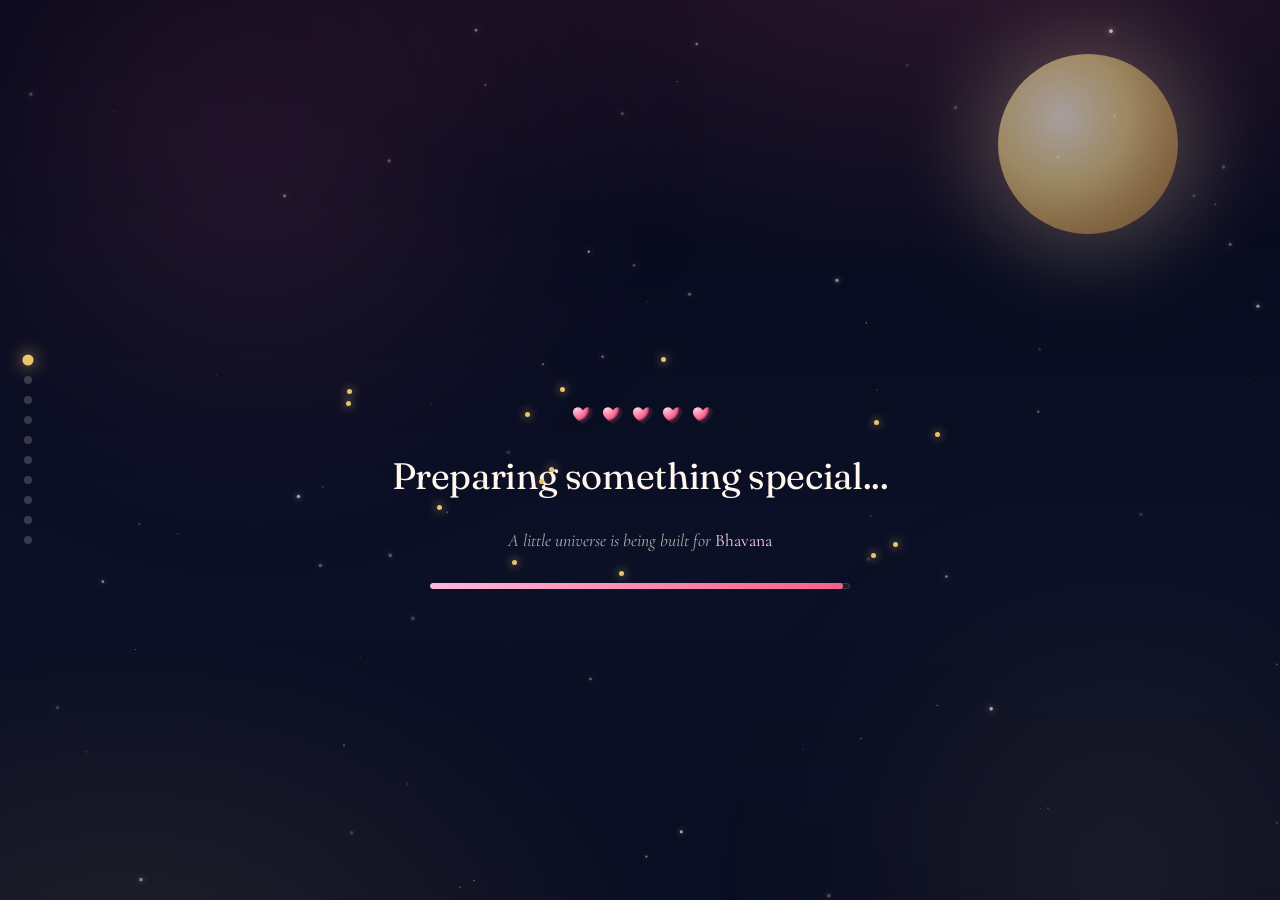
==== commit 18dc135b: "Adjust countdown reveal flow" ====
--- a/index.html
+++ b/index.html
@@ -92,7 +92,7 @@
           </div>
         </div>
         <p class="countdown-meta" id="countdownMeta">02 July 2026 · A day the world celebrates you.</p>
-        <button class="btn-ghost" data-next>Continue the journey →</button>
+        <button class="btn-ghost" data-next disabled>Continue the journey →</button>
       </div>
     </section>
 
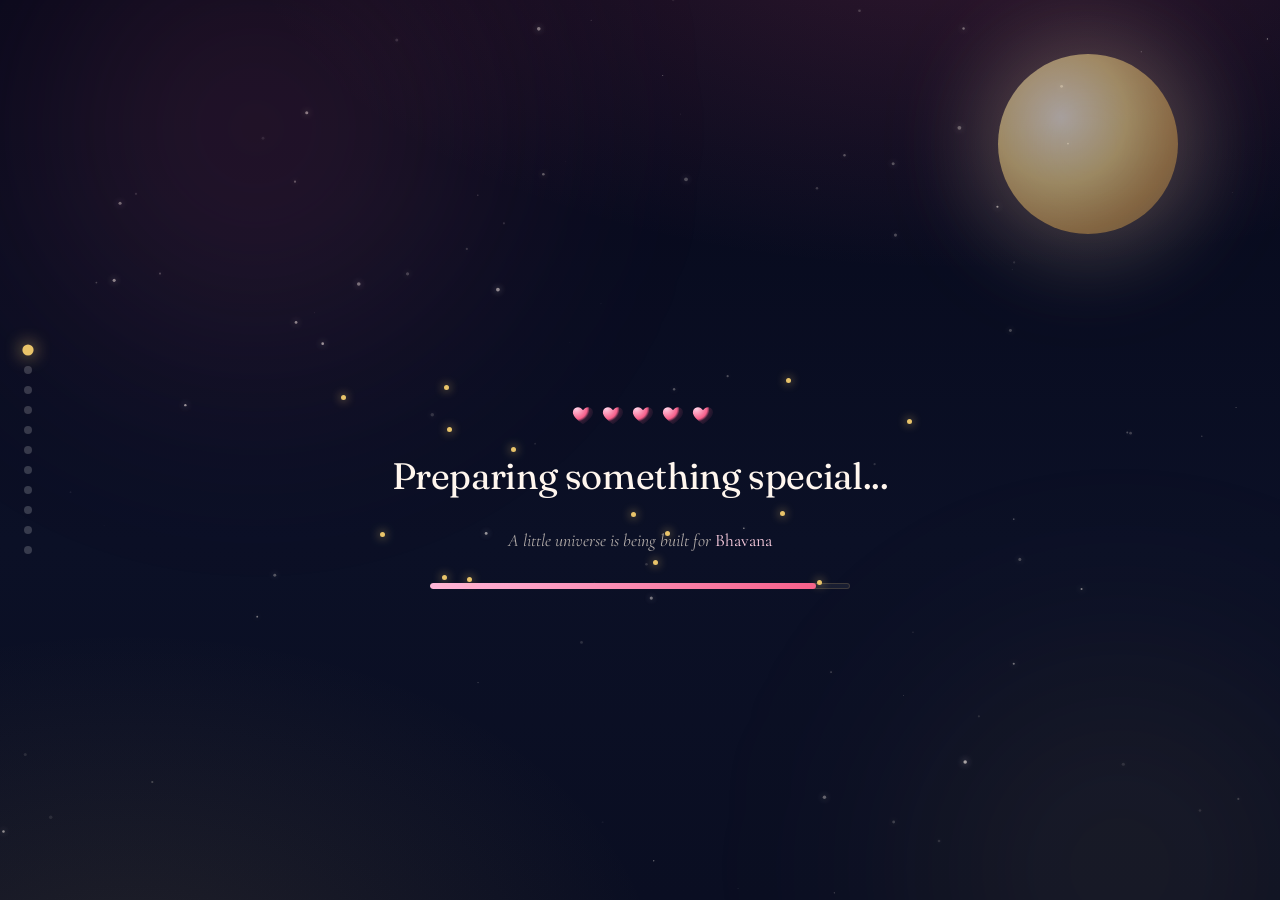
==== commit 41e12999: "refactor: modularize HTML components and add password verification gate - Remove duplicate bhavana-b" ====
--- a/index.html
+++ b/index.html
@@ -40,12 +40,12 @@
     <ol id="progressDots"></ol>
   </nav>
 
+  <!-- MAIN APP SCREENS - MODULARIZED COMPONENTS -->
   <main id="app">
-    <!-- 1. LOADING -->
+    <!-- Module: Loading Screen -->
     <section class="screen screen--loading is-active" id="screen-loading" data-screen="loading">
       <div class="loading-stage">
-        <div class="loading-hearts" aria-hidden="true"><span></span><span></span><span></span><span></span><span></span>
-        </div>
+        <div class="loading-hearts" aria-hidden="true"><span></span><span></span><span></span><span></span><span></span></div>
         <h1 class="loading-title">Preparing something special<span class="dots"><i>.</i><i>.</i><i>.</i></span></h1>
         <p class="loading-sub">A little universe is being built for <em>Bhavana</em></p>
         <div class="loading-bar" role="progressbar" aria-valuemin="0" aria-valuemax="100">
@@ -54,49 +54,68 @@
       </div>
     </section>
 
-    <!-- 2. LANDING -->
+    <!-- Module: Landing Screen -->
     <section class="screen" id="screen-landing" data-screen="landing" hidden>
       <div class="landing-stage" data-parallax-root>
         <div class="landing-glow" aria-hidden="true"></div>
         <p class="eyebrow" data-parallax="6">A surprise written only for you</p>
-        <h1 class="landing-title" data-parallax="14">Happy Birthday<br /><span class="landing-name">Bhavana</span><span
-            class="landing-heart" aria-hidden="true">❤</span></h1>
+        <h1 class="landing-title" data-parallax="14">Happy Birthday<br /><span class="landing-name">Bhavana</span><span class="landing-heart" aria-hidden="true">❤</span></h1>
         <p class="landing-sub" data-parallax="4">I created something special only for you. Walk with me through it.</p>
-        <button class="btn-luxe" id="btnBeginJourney"><span class="btn-luxe__inner">Begin the Journey</span><span
-            class="btn-luxe__shine" aria-hidden="true"></span></button>
+        <button class="btn-luxe" id="btnBeginJourney"><span class="btn-luxe__inner">Begin the Journey</span><span class="btn-luxe__shine" aria-hidden="true"></span></button>
         <div class="landing-floaters" aria-hidden="true"></div>
       </div>
     </section>
 
-    <!-- 3. COUNTDOWN -->
+    <!-- Module: Countdown Screen -->
     <section class="screen" id="screen-countdown" data-screen="countdown" hidden>
       <div class="countdown-stage">
         <p class="eyebrow">Counting the moments until</p>
         <h2 class="screen-title">Your day arrives</h2>
         <div class="countdown-grid" id="countdownGrid">
-          <div class="cd-cell">
-            <div class="cd-num" data-cd="days">000</div>
-            <div class="cd-label">Days</div>
+          <div class="cd-cell"><div class="cd-num" data-cd="days">000</div><div class="cd-label">Days</div></div>
+          <div class="cd-cell"><div class="cd-num" data-cd="hours">00</div><div class="cd-label">Hours</div></div>
+          <div class="cd-cell"><div class="cd-num" data-cd="minutes">00</div><div class="cd-label">Minutes</div></div>
+          <div class="cd-cell"><div class="cd-num" data-cd="seconds">00</div><div class="cd-label">Seconds</div></div>
+        </div>
+        <p class="countdown-meta" id="countdownMeta">02 July 2026 · A day the world celebrates you.</p>
+        <button class="btn-ghost" id="btnCountdownNext" data-next disabled>Continue the journey →</button>
+      </div>
+    </section>
+
+    <!-- Module: Password/Verification Screen -->
+    <section class="screen" id="screen-password" data-screen="password" hidden>
+      <div class="password-stage">
+        <p class="eyebrow">One more step</p>
+        <h2 class="screen-title">Verify your entry</h2>
+        <p class="password-sub">Enter her birthday to continue the journey</p>
+        
+        <div class="password-form">
+          <div class="password-input-group">
+            <input 
+              type="password" 
+              id="passwordInput" 
+              class="password-input" 
+              placeholder="DD-MM-YYYY"
+              maxlength="10"
+              aria-label="Password: Enter birthday in DD-MM-YYYY format"
+            />
+            <button type="button" id="togglePasswordVisibility" class="password-toggle" aria-label="Toggle password visibility">
+              <span class="toggle-icon">👁️</span>
+            </button>
           </div>
-          <div class="cd-cell">
-            <div class="cd-num" data-cd="hours">00</div>
-            <div class="cd-label">Hours</div>
-          </div>
-          <div class="cd-cell">
-            <div class="cd-num" data-cd="minutes">00</div>
-            <div class="cd-label">Minutes</div>
-          </div>
-          <div class="cd-cell">
-            <div class="cd-num" data-cd="seconds">00</div>
-            <div class="cd-label">Seconds</div>
-          </div>
-        </div>
-        <p class="countdown-meta" id="countdownMeta">02 July 2026 · A day the world celebrates you.</p>
-        <button class="btn-ghost" data-next disabled>Continue the journey →</button>
-      </div>
-    </section>
-
-    <!-- 4. CELEBRATION -->
+          
+          <div id="passwordError" class="password-error" hidden></div>
+          
+          <button type="button" id="btnSubmitPassword" class="btn-luxe">
+            <span class="btn-luxe__inner">Enter</span>
+          </button>
+          
+          <p class="password-hint">Hint: DD-MM-YYYY format (e.g., 02-07-2026)</p>
+        </div>
+      </div>
+    </section>
+
+    <!-- Module: Celebration Screen -->
     <section class="screen" id="screen-celebration" data-screen="celebration" hidden>
       <canvas class="fx-canvas" id="celebrationFxCanvas" aria-hidden="true"></canvas>
       <div class="celebration-stage">
@@ -110,7 +129,7 @@
       </div>
     </section>
 
-    <!-- 5. ENVELOPES -->
+    <!-- Module: Envelopes Screen -->
     <section class="screen" id="screen-envelopes" data-screen="envelopes" hidden>
       <div class="section-head">
         <p class="eyebrow">Eight letters · written quietly</p>
@@ -123,7 +142,7 @@
       </div>
     </section>
 
-    <!-- 6. GIFTS -->
+    <!-- Module: Gifts Screen -->
     <section class="screen" id="screen-gifts" data-screen="gifts" hidden>
       <div class="section-head">
         <p class="eyebrow">Six small gifts</p>
@@ -136,7 +155,7 @@
       </div>
     </section>
 
-    <!-- 7. STARS -->
+    <!-- Module: Stars Screen -->
     <section class="screen" id="screen-stars" data-screen="stars" hidden>
       <div class="section-head">
         <p class="eyebrow">A sky of secrets</p>
@@ -151,7 +170,7 @@
       </div>
     </section>
 
-    <!-- 8. REASONS -->
+    <!-- Module: Reasons Screen -->
     <section class="screen" id="screen-reasons" data-screen="reasons" hidden>
       <div class="section-head">
         <p class="eyebrow">15 reasons</p>
@@ -171,7 +190,7 @@
       </div>
     </section>
 
-    <!-- 9. GAME -->
+    <!-- Module: Game Screen -->
     <section class="screen" id="screen-game" data-screen="game" hidden>
       <div class="section-head">
         <p class="eyebrow">A tiny game</p>
@@ -195,15 +214,12 @@
       </div>
     </section>
 
-    <!-- 10. FINAL -->
+    <!-- Module: Final Screen -->
     <section class="screen" id="screen-final" data-screen="final" hidden>
       <canvas class="fx-canvas" id="finalFxCanvas" aria-hidden="true"></canvas>
       <div class="final-stage">
-        <h2 class="screen-title gradient-title final-title">Happy Birthday, Bhavana <span aria-hidden="true">❤</span>
-        </h2>
-        <p class="final-msg" id="finalMessage">May your life always be filled with happiness, success, laughter and
-          endless smiles. Thank you for being such an amazing person. This little universe was built especially for you,
-          with lots of love.</p>
+        <h2 class="screen-title gradient-title final-title">Happy Birthday, Bhavana <span aria-hidden="true">❤</span></h2>
+        <p class="final-msg" id="finalMessage">May your life always be filled with happiness, success, laughter and endless smiles. Thank you for being such an amazing person. This little universe was built especially for you, with lots of love.</p>
         <div class="cake-wrap">
           <div class="cake" id="cake">
             <div class="cake__top"></div>
@@ -217,15 +233,14 @@
               <span class="candle"><span class="flame"></span></span>
             </div>
           </div>
-          <button class="btn-luxe" id="btnBlowCandles"><span class="btn-luxe__inner">🕯️ Blow the
-              candles</span></button>
+          <button class="btn-luxe" id="btnBlowCandles"><span class="btn-luxe__inner">🕯️ Blow the candles</span></button>
         </div>
         <button class="btn-ghost" id="btnRestart">↺ Restart the journey</button>
       </div>
     </section>
   </main>
 
-  <!-- Gallery invite popup (after blowing candles) -->
+  <!-- MODALS MODULE - All popup dialogs -->
   <div class="candle-popup" id="candlePopup" hidden>
     <div class="candle-popup__card" role="dialog" aria-modal="true" aria-labelledby="candlePopupTitle">
       <div class="candle-popup__sparkle" aria-hidden="true">✨</div>
@@ -236,7 +251,6 @@
     </div>
   </div>
 
-  <!-- Full-screen photo gallery modal -->
   <div class="gallery-modal" id="galleryModal" hidden>
     <div class="gallery-modal__inner" role="dialog" aria-modal="true" aria-labelledby="galleryModalTitle">
       <button class="gallery-modal__close" id="galleryModalClose" aria-label="Close gallery">×</button>
--- a/css/style.css
+++ b/css/style.css
@@ -728,6 +728,22 @@
   .moon { width: 140px; height: 140px; top: 4%; right: 4%; }
   .progress-rail { left: 12px; }
 }
+
+/* ============ PASSWORD SCREEN ============ */
+.password-stage { text-align: center; max-width: 480px; margin: 0 auto; display: grid; gap: var(--space-5); justify-items: center; }
+.password-sub { font-family: var(--f-serif); font-style: italic; font-size: clamp(1rem, 1.3vw, 1.2rem); color: var(--text-soft); max-width: 520px; margin: 0 auto; line-height: 1.5; text-align: center; }
+.password-form { width: 100%; max-width: 360px; display: grid; gap: var(--space-4); justify-items: center; }
+.password-input-group { position: relative; width: 100%; max-width: 280px; }
+.password-input { width: 100%; padding: 14px 44px 14px 18px; border-radius: var(--radius-md); border: 1px solid var(--glass-border); background: var(--glass); color: var(--cream-50); font-family: var(--f-sans); font-size: 1rem; letter-spacing: 0.08em; text-align: center; backdrop-filter: blur(14px); transition: border-color 0.3s var(--ease-out), background 0.3s var(--ease-out); box-shadow: var(--shadow-soft); }
+.password-input::placeholder { color: var(--text-mute); }
+.password-input:focus { outline: none; border-color: var(--gold-400); background: var(--glass-strong); box-shadow: var(--shadow-soft), 0 0 16px rgba(233, 196, 106, 0.25); }
+.password-toggle { position: absolute; right: 12px; top: 50%; transform: translateY(-50%); width: 32px; height: 32px; border: none; border-radius: 50%; background: transparent; color: var(--gold-400); font-size: 1.1rem; cursor: pointer; display: grid; place-items: center; transition: transform 0.2s; }
+.password-toggle:hover { transform: translateY(-50%) scale(1.1); }
+.password-toggle:active { transform: translateY(-50%) scale(0.95); }
+.password-error { width: 100%; max-width: 280px; padding: 12px 14px; border-radius: var(--radius-sm); background: rgba(246, 96, 139, 0.15); border: 1px solid rgba(246, 96, 139, 0.35); color: var(--pink-300); font-family: var(--f-sans); font-size: 0.9rem; line-height: 1.4; animation: fadeInUp 0.35s var(--ease-out); }
+.password-error[hidden] { display: none; }
+.password-hint { font-family: var(--f-sans); font-size: 0.85rem; color: var(--text-mute); margin: 0; letter-spacing: 0.04em; }
+
 @media (max-width: 720px) {
   .screen { padding: clamp(52px, 8vh, 64px) 14px clamp(8px, 1.2vh, 12px); gap: clamp(4px, 1vh, 8px); }
   .envelopes-stage { grid-template-columns: repeat(2, 1fr); gap: 12px; }
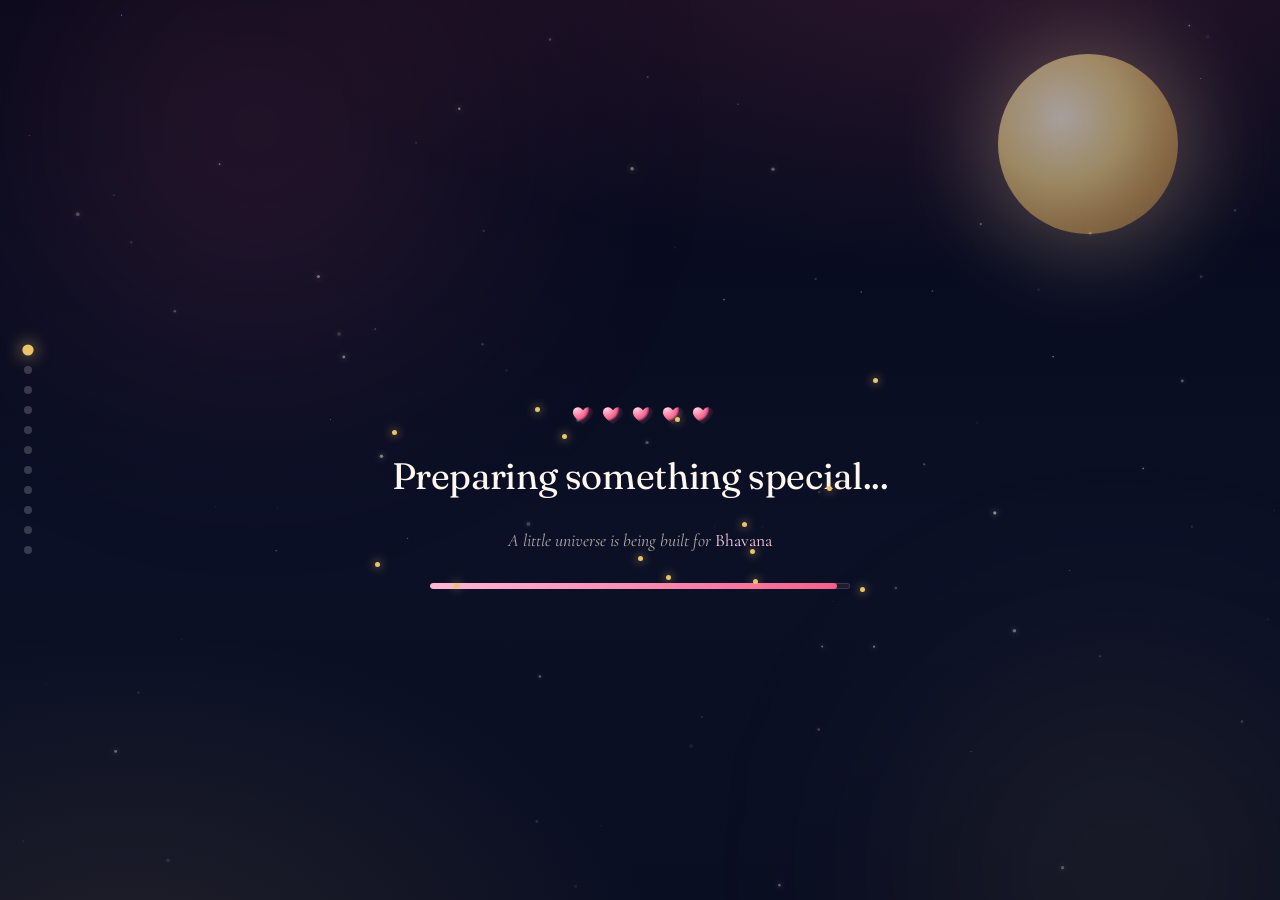
==== commit 8202b188: "Fix landing screen transition bug" ====
--- a/index.html
+++ b/index.html
@@ -269,7 +269,7 @@
     </div>
   </div>
 
-  <script src="js/script.js" defer></script>
+  <script src="js/script.js?v=2" defer></script>
 </body>
 
 </html>
